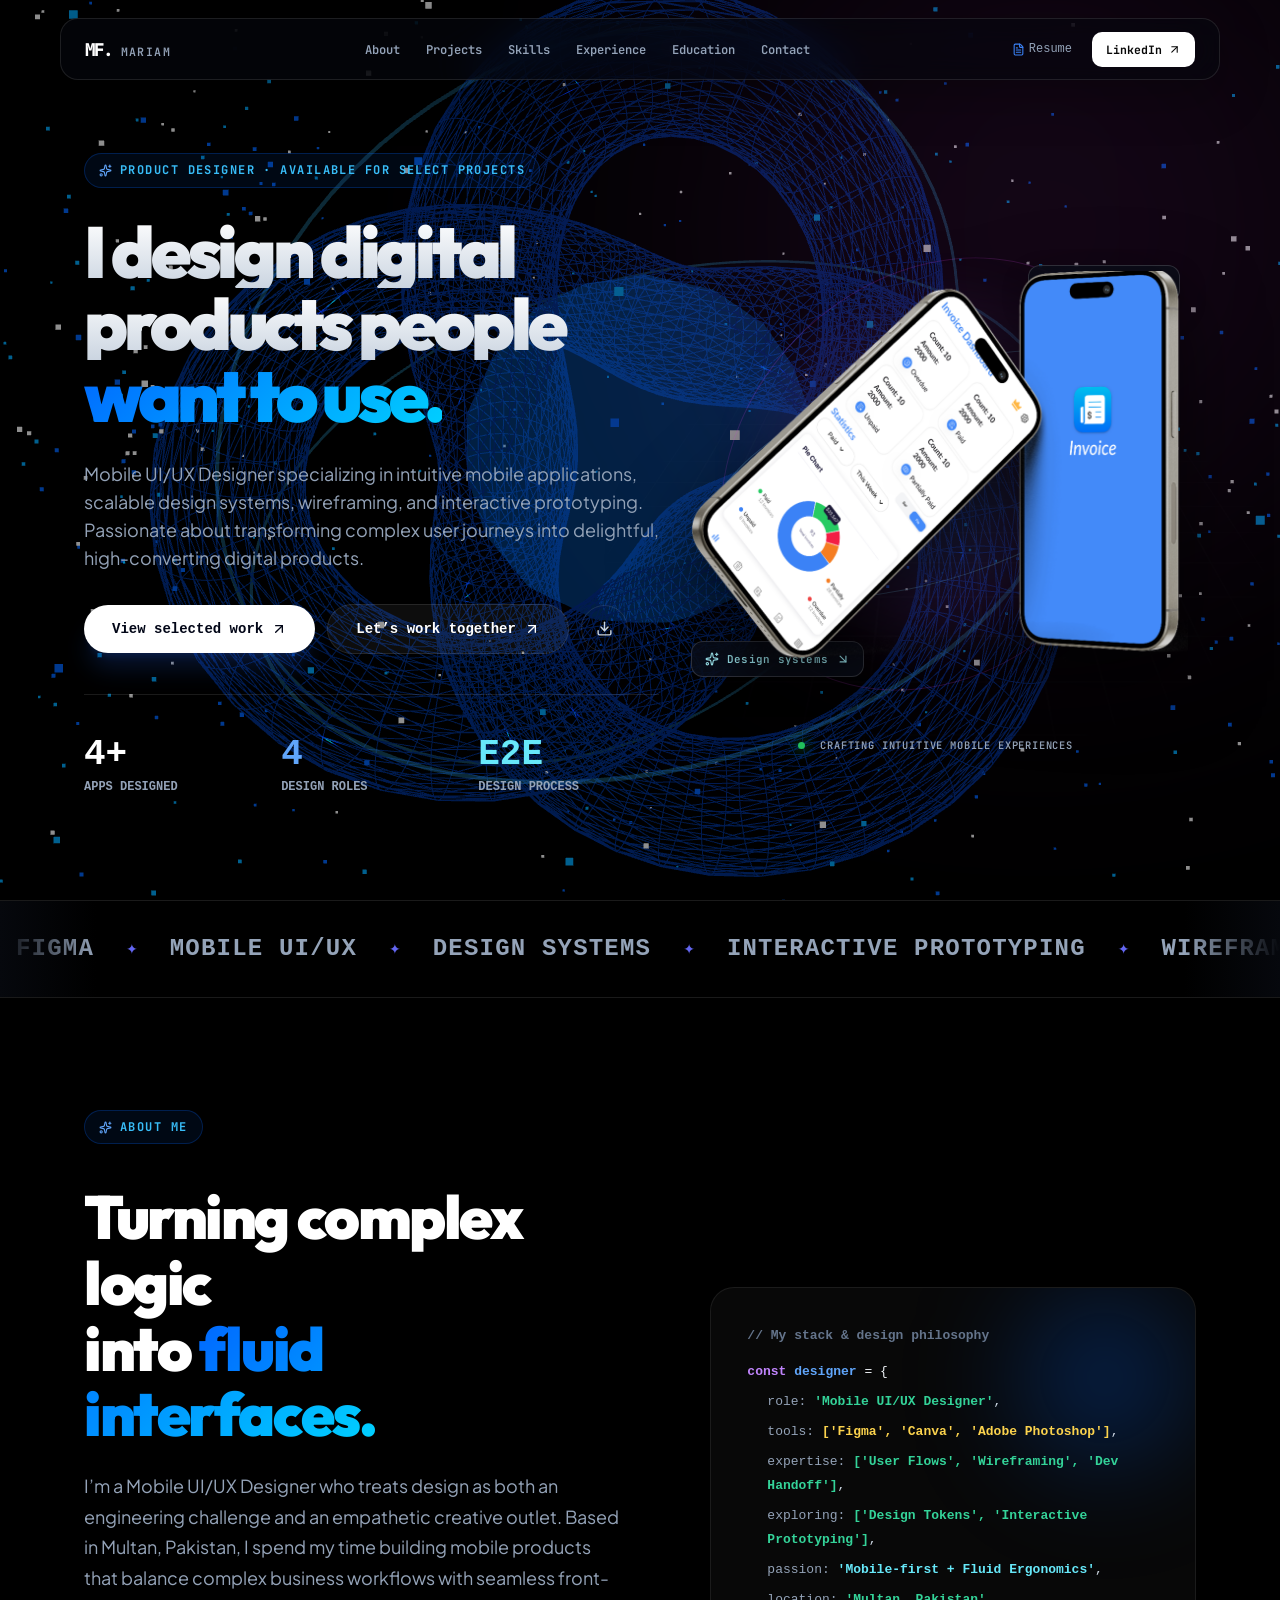
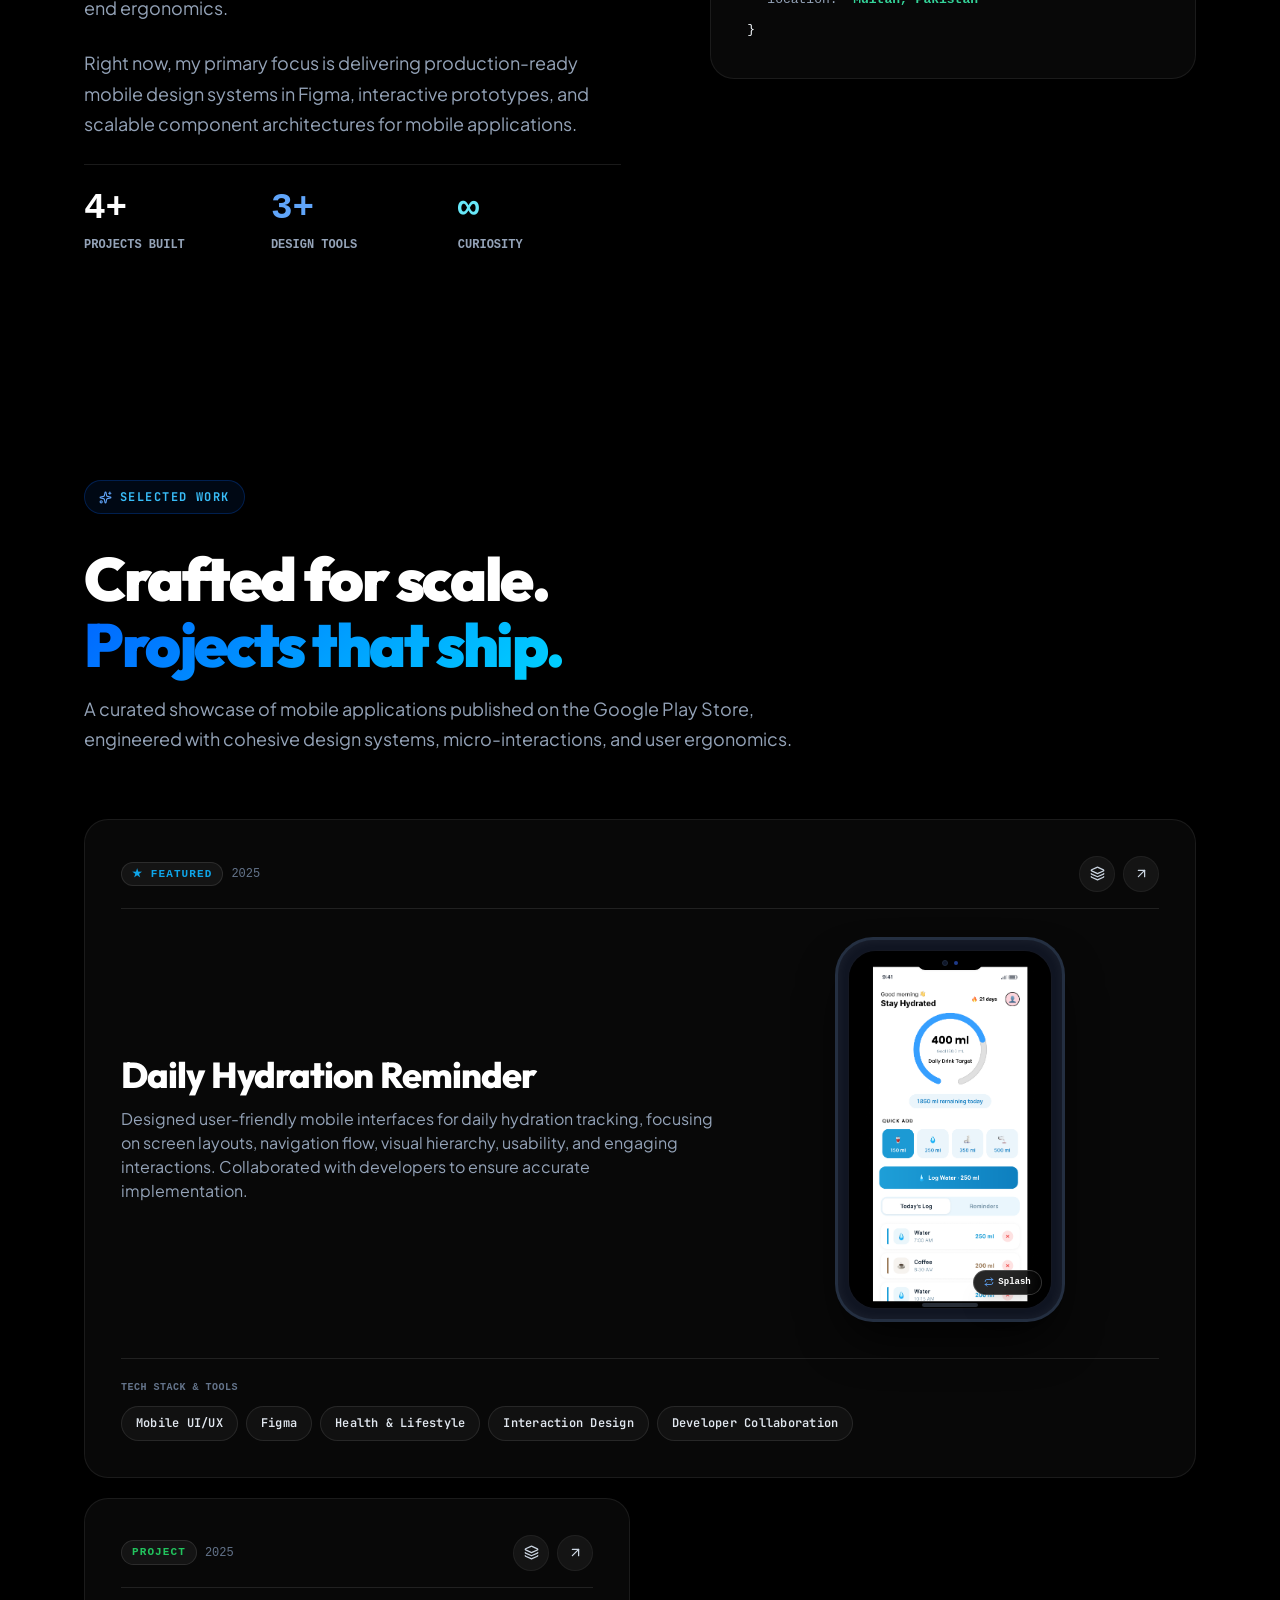
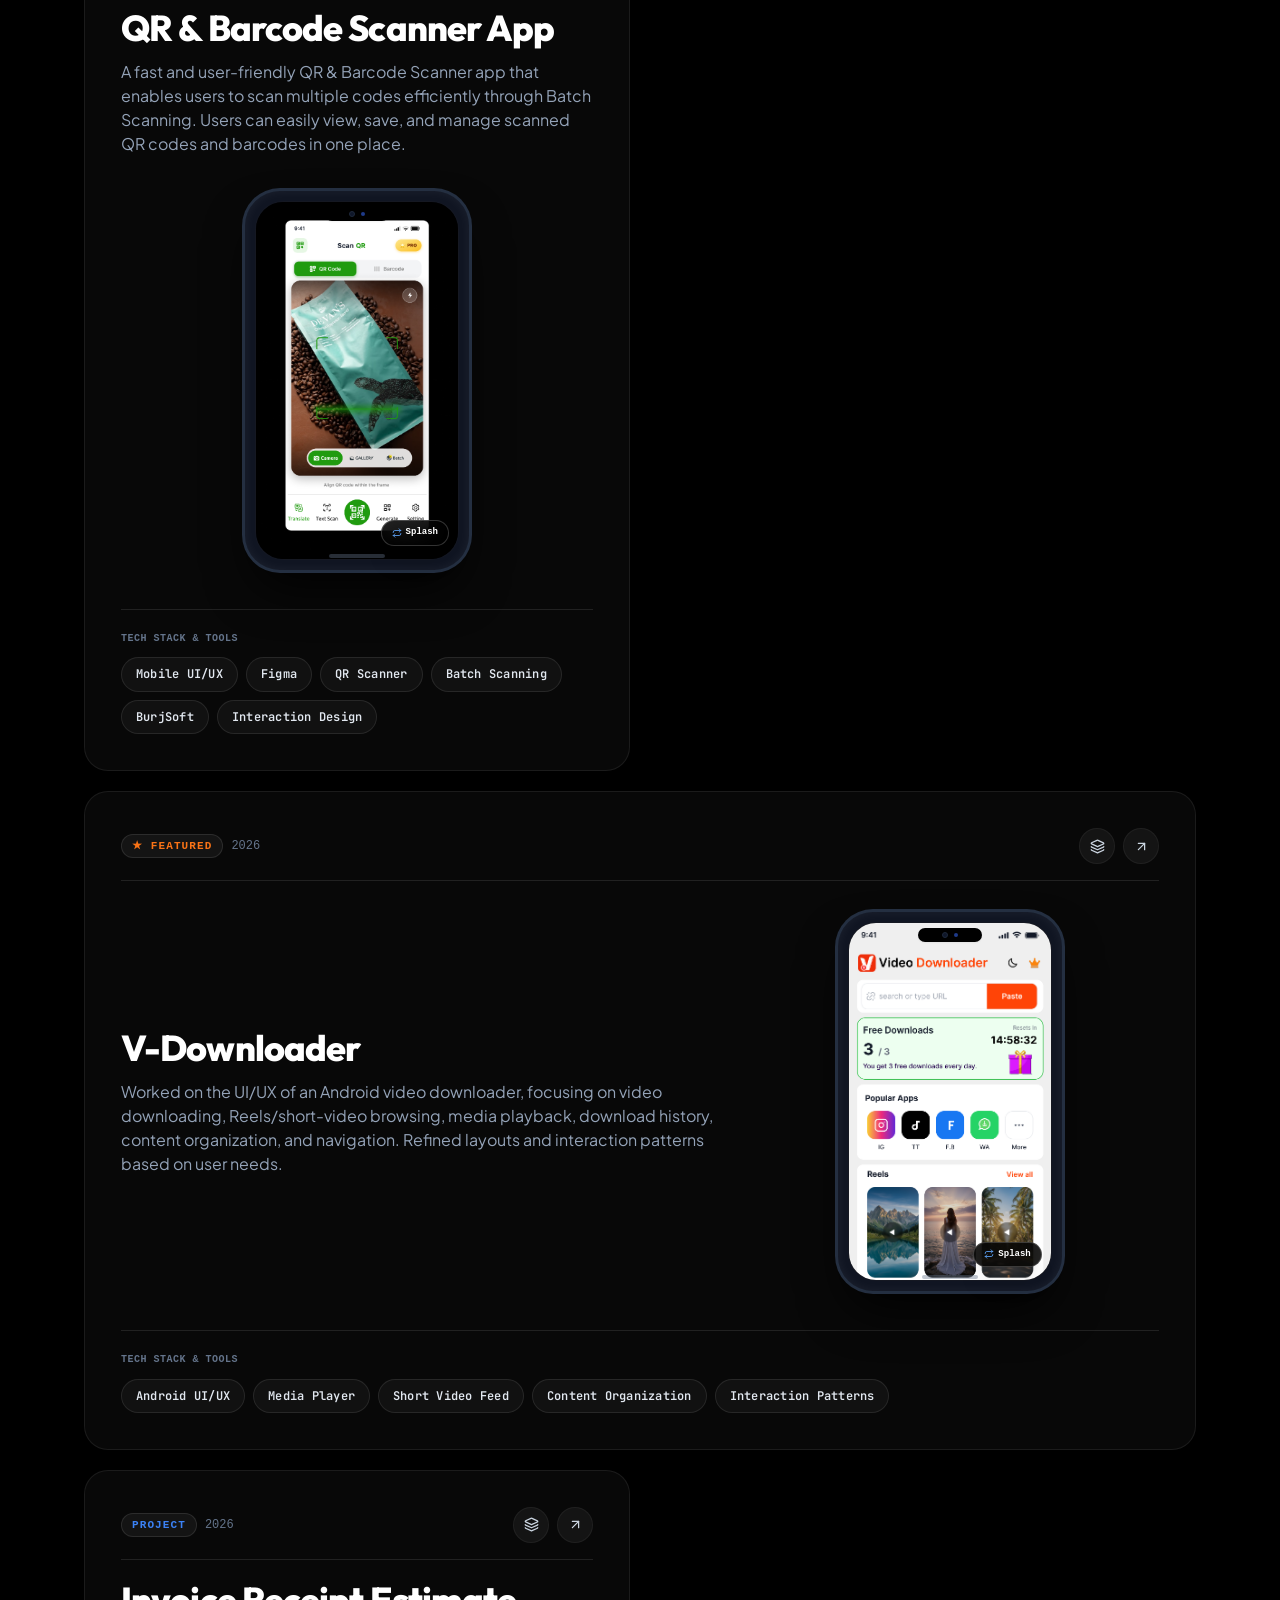
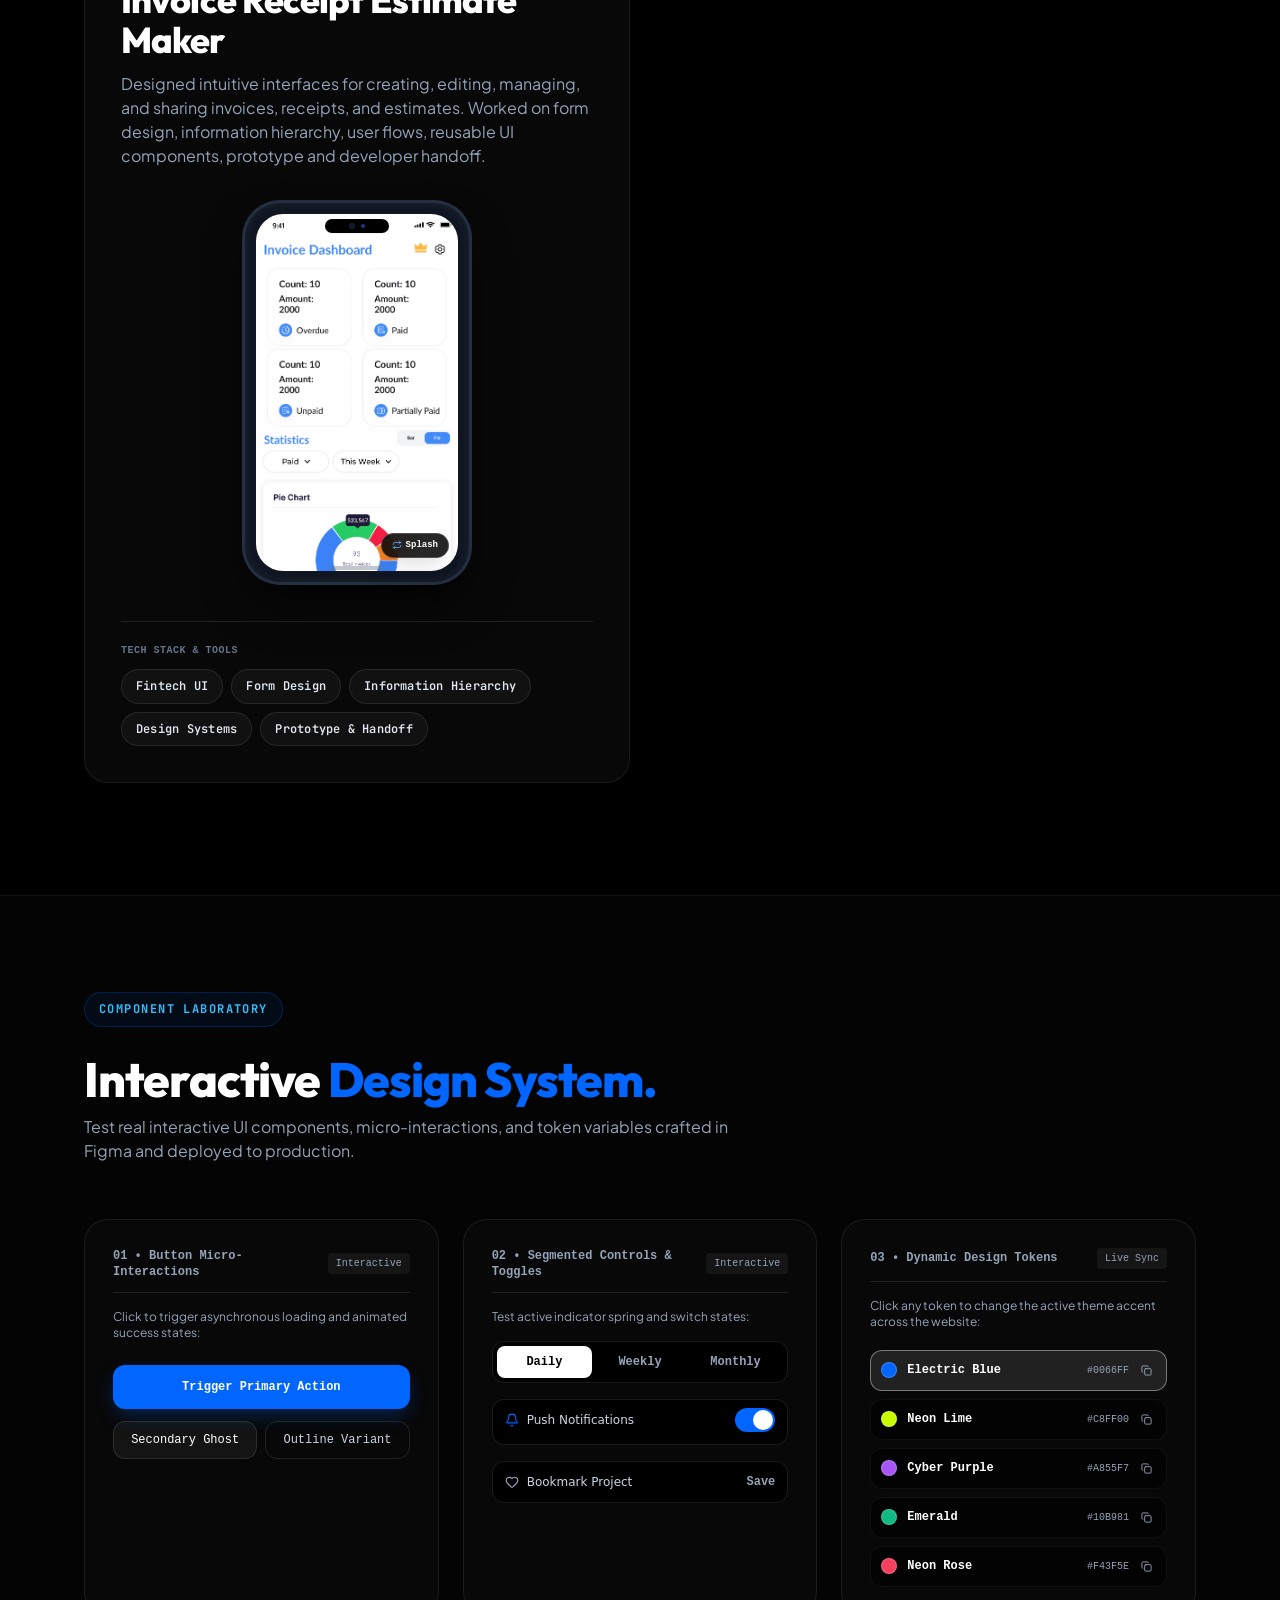
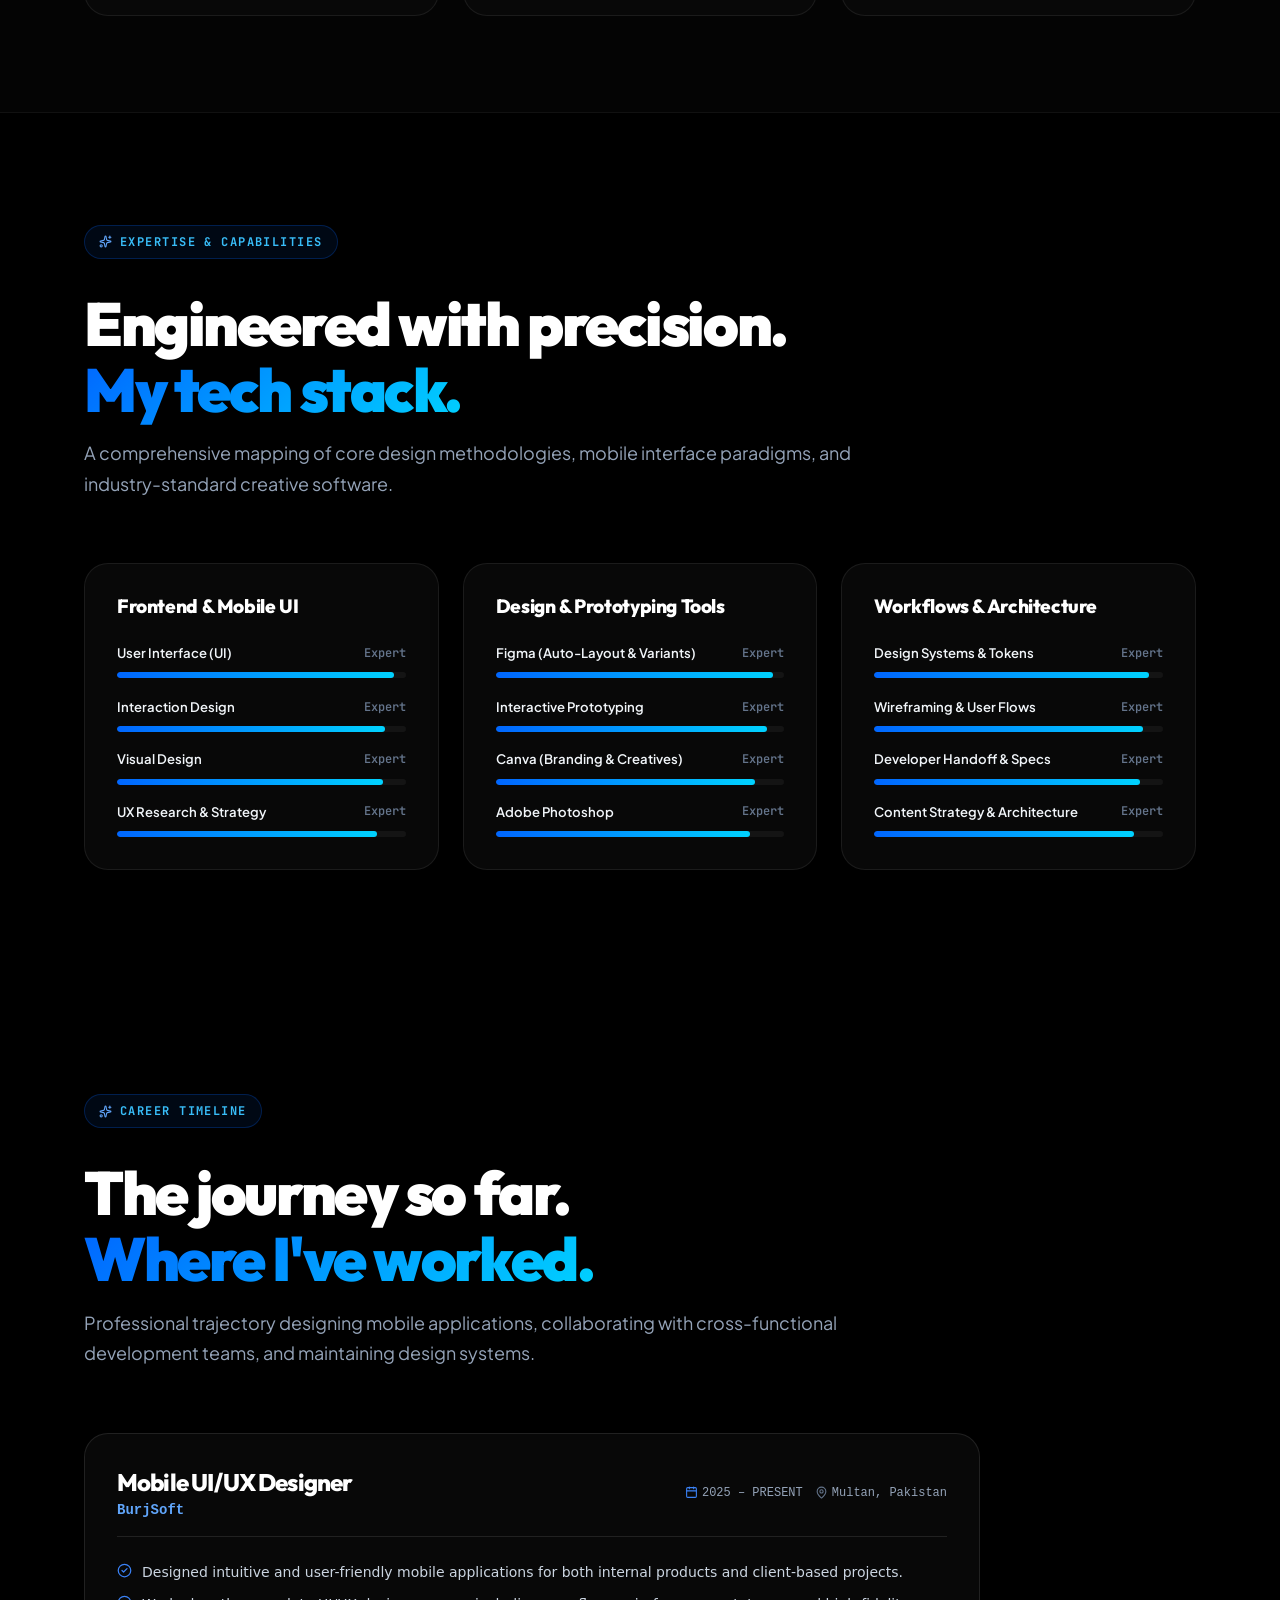
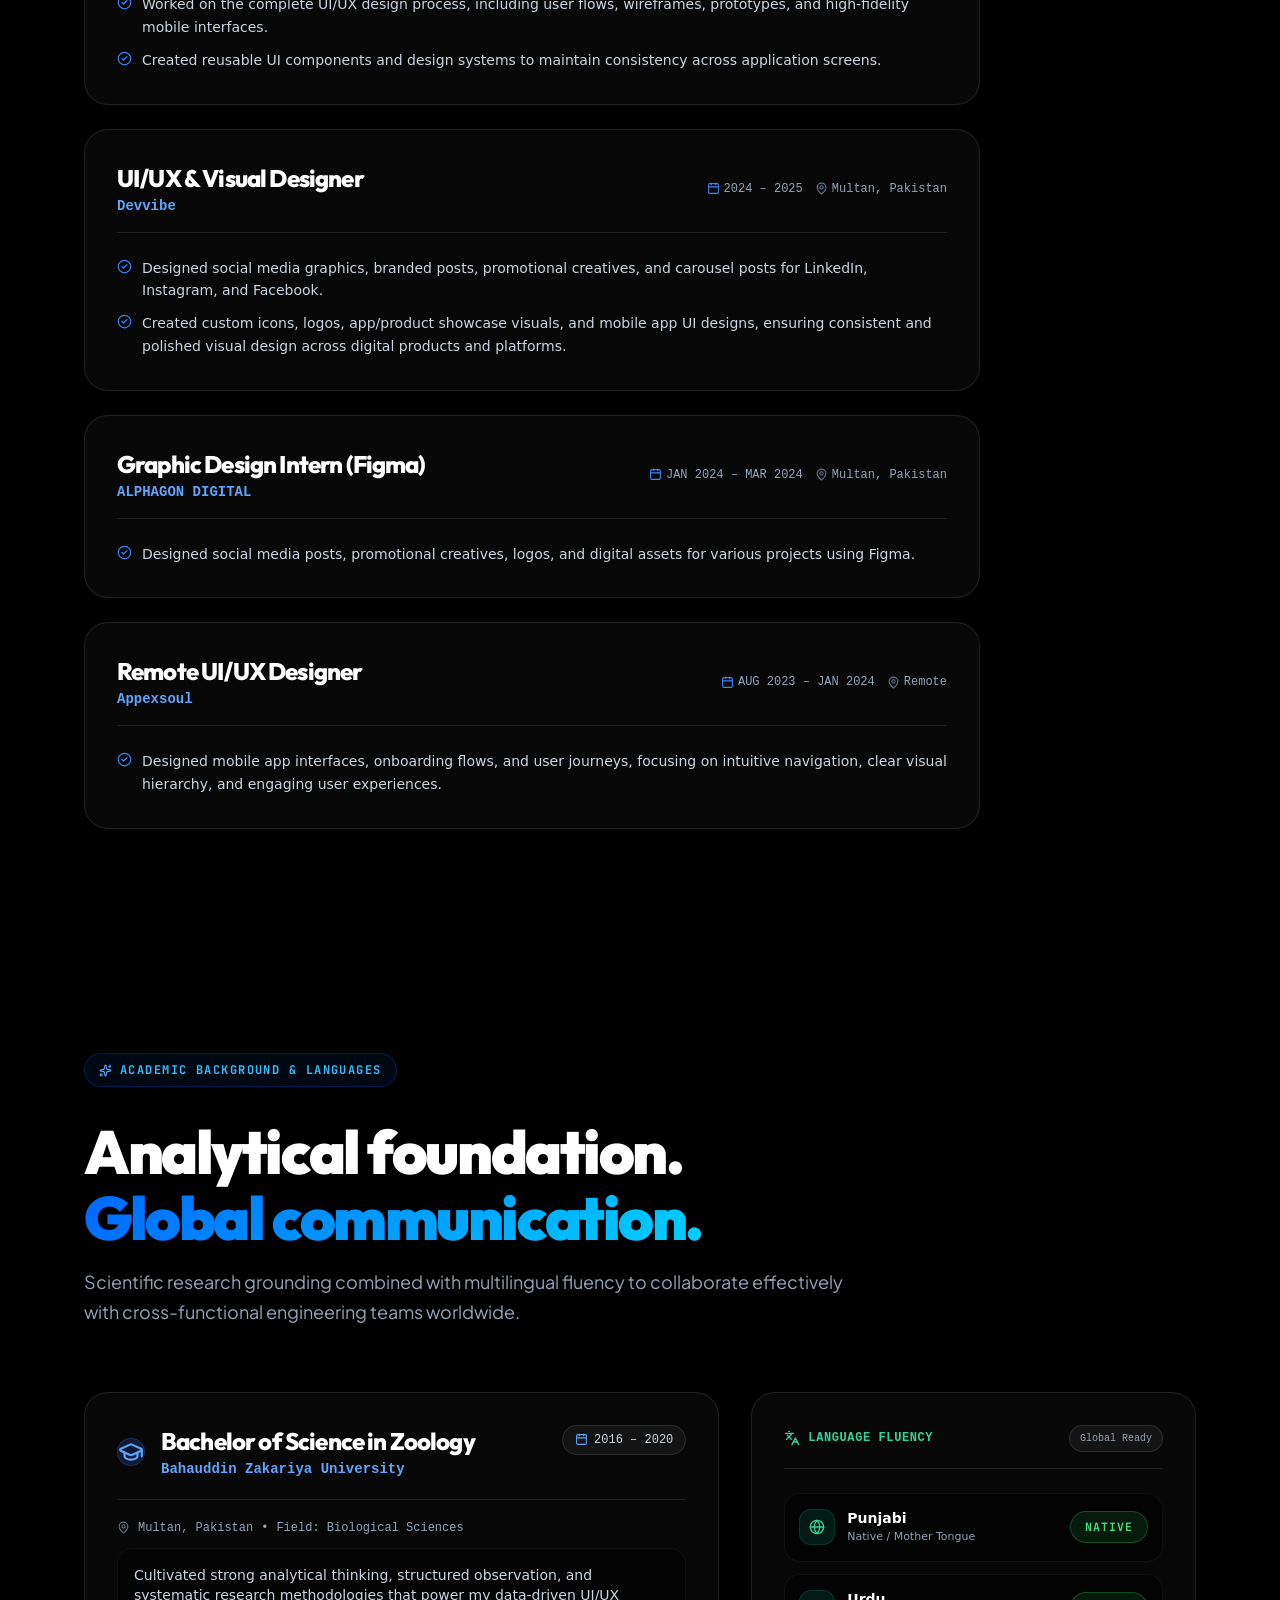
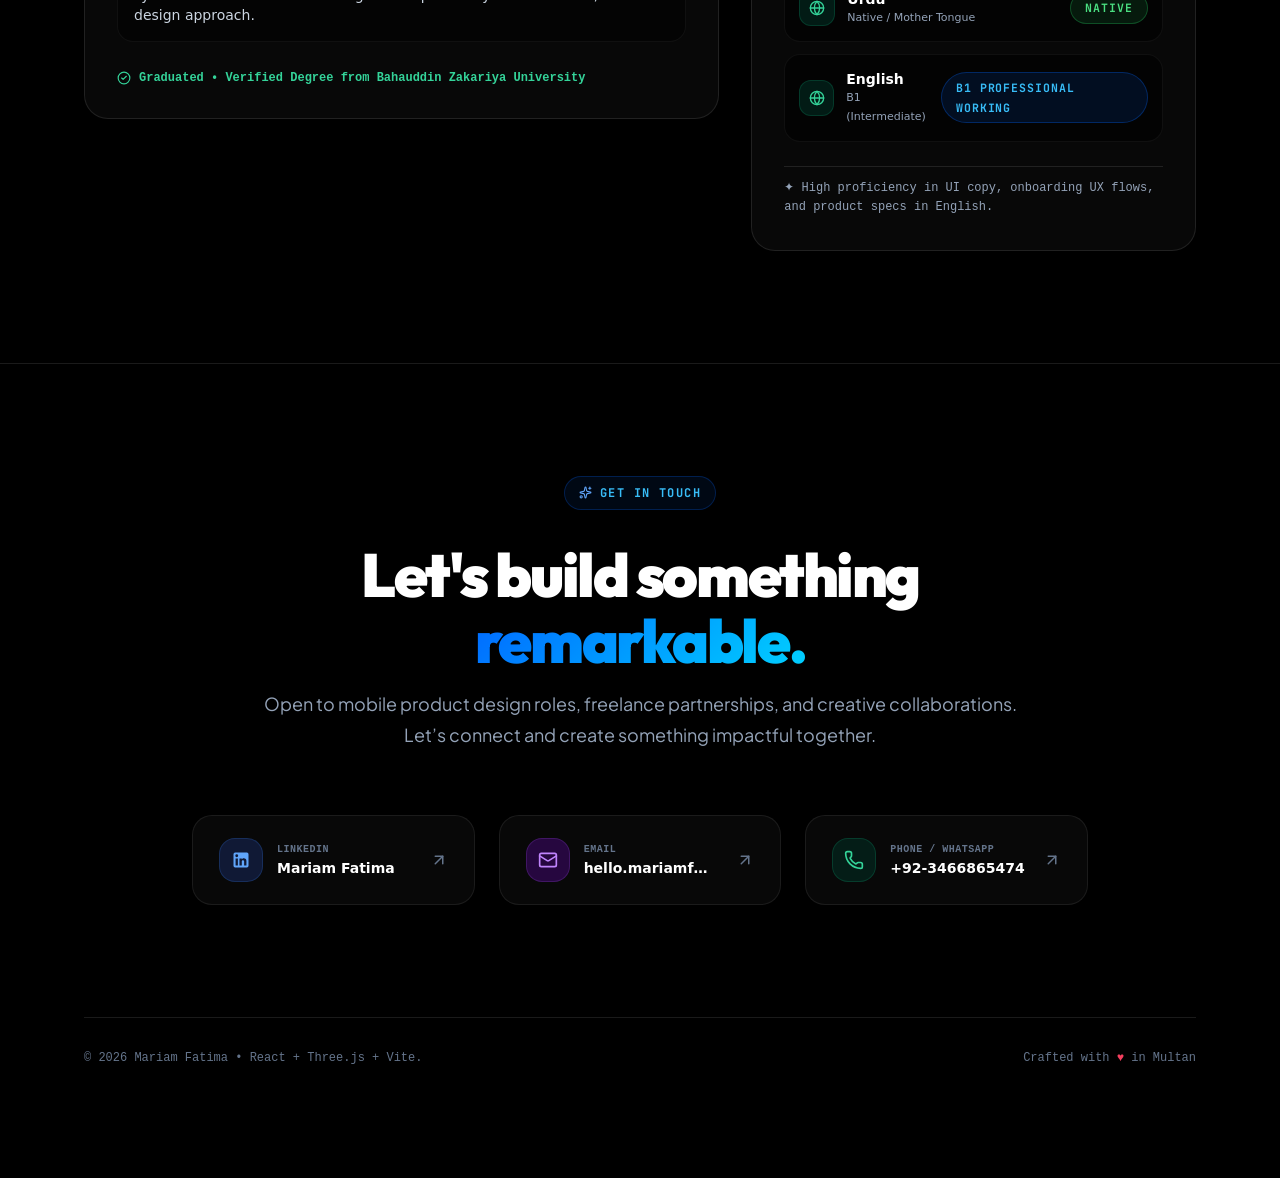
==== index.html @ 4276c4d1 "Add files via upload add project" ====
<!DOCTYPE html>
<html lang="en" class="dark scroll-smooth" data-theme="dark">
  <head>
    <meta charset="UTF-8" />
    <link rel="icon" type="image/svg+xml" href="data:image/svg+xml,<svg xmlns='http://www.w3.org/2000/svg' viewBox='0 0 100 100'><defs><linearGradient id='g' x1='0%25' y1='0%25' x2='100%25' y2='100%25'><stop offset='0%25' stop-color='%230066ff'/><stop offset='100%25' stop-color='%2300aaff'/></linearGradient></defs><rect width='100' height='100' rx='28' fill='url(%23g)'/><path d='M28 72 L28 28 L50 56 L72 28 L72 72' stroke='white' stroke-width='9' stroke-linecap='round' stroke-linejoin='round' fill='none'/></svg>" />
    <meta name="viewport" content="width=device-width, initial-scale=1.0" />
    
    <!-- Primary SEO Meta Tags -->
    <title>Mariam Fatima — Mobile UI/UX Designer & Product Architect</title>
    <meta name="title" content="Mariam Fatima — Mobile UI/UX Designer & Product Architect" />
    <meta name="description" content="Portfolio of Mariam Fatima, UI/UX Designer specializing in intuitive mobile apps, design systems in Figma, interactive prototyping, and developer handoff. Live Play Store apps & case studies." />
    <meta name="keywords" content="Mariam Fatima, UI/UX Designer, Mobile UI Designer, Product Designer, Figma, Design Systems, Multan Pakistan, Wireframing, UX Research, Interaction Design" />
    <meta name="author" content="Mariam Fatima" />
    <meta name="theme-color" content="#000000" />

    <!-- Google Fonts: Plus Jakarta Sans + Outfit + JetBrains Mono -->
    <link rel="preconnect" href="https://fonts.googleapis.com" />
    <link rel="preconnect" href="https://fonts.gstatic.com" crossorigin />
    <link href="https://fonts.googleapis.com/css2?family=JetBrains+Mono:wght@400;500;600;700&family=Outfit:wght@400;500;600;700;800;900&family=Plus+Jakarta+Sans:ital,wght@0,300;0,400;0,500;0,600;0,700;0,800;1,400&display=swap" rel="stylesheet" />

    <!-- Structured Data (JSON-LD) -->
    <script type="application/ld+json">
      {
        "@context": "https://schema.org",
        "@type": "Person",
        "name": "Mariam Fatima",
        "jobTitle": "UI/UX Designer",
        "address": {
          "@type": "PostalAddress",
          "addressLocality": "Multan",
          "addressCountry": "Pakistan"
        },
        "email": "hello.mariamfatima@gmail.com",
        "telephone": "+92-3466865474",
        "sameAs": [
          "https://www.linkedin.com/in/mariam-fatima-9374412bb/"
        ]
      }
    </script>
    <script type="module" crossorigin src="/assets/index-D_Yz_lxf.js"></script>
    <link rel="modulepreload" crossorigin href="/assets/icons-BET7uigQ.js">
    <link rel="modulepreload" crossorigin href="/assets/react-CFUSzzNT.js">
    <link rel="modulepreload" crossorigin href="/assets/three-CYJH0tH5.js">
    <link rel="stylesheet" crossorigin href="/assets/index-Bx8VCALA.css">
  </head>
  <body class="bg-black text-white antialiased selection:bg-blue-600/30 selection:text-blue-200">
    <div id="root"></div>
  </body>
</html>
---- assets/index-Bx8VCALA.css ----
@import"https://fonts.googleapis.com/css2?family=JetBrains+Mono:wght@400;500;600;700&family=Outfit:wght@400;500;600;700;800;900&family=Plus+Jakarta+Sans:ital,wght@0,300;0,400;0,500;0,600;0,700;0,800;1,400&display=swap";*,:before,:after{--tw-border-spacing-x: 0;--tw-border-spacing-y: 0;--tw-translate-x: 0;--tw-translate-y: 0;--tw-rotate: 0;--tw-skew-x: 0;--tw-skew-y: 0;--tw-scale-x: 1;--tw-scale-y: 1;--tw-pan-x: ;--tw-pan-y: ;--tw-pinch-zoom: ;--tw-scroll-snap-strictness: proximity;--tw-gradient-from-position: ;--tw-gradient-via-position: ;--tw-gradient-to-position: ;--tw-ordinal: ;--tw-slashed-zero: ;--tw-numeric-figure: ;--tw-numeric-spacing: ;--tw-numeric-fraction: ;--tw-ring-inset: ;--tw-ring-offset-width: 0px;--tw-ring-offset-color: #fff;--tw-ring-color: rgb(59 130 246 / .5);--tw-ring-offset-shadow: 0 0 #0000;--tw-ring-shadow: 0 0 #0000;--tw-shadow: 0 0 #0000;--tw-shadow-colored: 0 0 #0000;--tw-blur: ;--tw-brightness: ;--tw-contrast: ;--tw-grayscale: ;--tw-hue-rotate: ;--tw-invert: ;--tw-saturate: ;--tw-sepia: ;--tw-drop-shadow: ;--tw-backdrop-blur: ;--tw-backdrop-brightness: ;--tw-backdrop-contrast: ;--tw-backdrop-grayscale: ;--tw-backdrop-hue-rotate: ;--tw-backdrop-invert: ;--tw-backdrop-opacity: ;--tw-backdrop-saturate: ;--tw-backdrop-sepia: ;--tw-contain-size: ;--tw-contain-layout: ;--tw-contain-paint: ;--tw-contain-style: }::backdrop{--tw-border-spacing-x: 0;--tw-border-spacing-y: 0;--tw-translate-x: 0;--tw-translate-y: 0;--tw-rotate: 0;--tw-skew-x: 0;--tw-skew-y: 0;--tw-scale-x: 1;--tw-scale-y: 1;--tw-pan-x: ;--tw-pan-y: ;--tw-pinch-zoom: ;--tw-scroll-snap-strictness: proximity;--tw-gradient-from-position: ;--tw-gradient-via-position: ;--tw-gradient-to-position: ;--tw-ordinal: ;--tw-slashed-zero: ;--tw-numeric-figure: ;--tw-numeric-spacing: ;--tw-numeric-fraction: ;--tw-ring-inset: ;--tw-ring-offset-width: 0px;--tw-ring-offset-color: #fff;--tw-ring-color: rgb(59 130 246 / .5);--tw-ring-offset-shadow: 0 0 #0000;--tw-ring-shadow: 0 0 #0000;--tw-shadow: 0 0 #0000;--tw-shadow-colored: 0 0 #0000;--tw-blur: ;--tw-brightness: ;--tw-contrast: ;--tw-grayscale: ;--tw-hue-rotate: ;--tw-invert: ;--tw-saturate: ;--tw-sepia: ;--tw-drop-shadow: ;--tw-backdrop-blur: ;--tw-backdrop-brightness: ;--tw-backdrop-contrast: ;--tw-backdrop-grayscale: ;--tw-backdrop-hue-rotate: ;--tw-backdrop-invert: ;--tw-backdrop-opacity: ;--tw-backdrop-saturate: ;--tw-backdrop-sepia: ;--tw-contain-size: ;--tw-contain-layout: ;--tw-contain-paint: ;--tw-contain-style: }*,:before,:after{box-sizing:border-box;border-width:0;border-style:solid;border-color:#e5e7eb}:before,:after{--tw-content: ""}html,:host{line-height:1.5;-webkit-text-size-adjust:100%;-moz-tab-size:4;-o-tab-size:4;tab-size:4;font-family:ui-sans-serif,system-ui,sans-serif,"Apple Color Emoji","Segoe UI Emoji",Segoe UI Symbol,"Noto Color Emoji";font-feature-settings:normal;font-variation-settings:normal;-webkit-tap-highlight-color:transparent}body{margin:0;line-height:inherit}hr{height:0;color:inherit;border-top-width:1px}abbr:where([title]){-webkit-text-decoration:underline dotted;text-decoration:underline dotted}h1,h2,h3,h4,h5,h6{font-size:inherit;font-weight:inherit}a{color:inherit;text-decoration:inherit}b,strong{font-weight:bolder}code,kbd,samp,pre{font-family:ui-monospace,SFMono-Regular,Menlo,Monaco,Consolas,Liberation Mono,Courier New,monospace;font-feature-settings:normal;font-variation-settings:normal;font-size:1em}small{font-size:80%}sub,sup{font-size:75%;line-height:0;position:relative;vertical-align:baseline}sub{bottom:-.25em}sup{top:-.5em}table{text-indent:0;border-color:inherit;border-collapse:collapse}button,input,optgroup,select,textarea{font-family:inherit;font-feature-settings:inherit;font-variation-settings:inherit;font-size:100%;font-weight:inherit;line-height:inherit;letter-spacing:inherit;color:inherit;margin:0;padding:0}button,select{text-transform:none}button,input:where([type=button]),input:where([type=reset]),input:where([type=submit]){-webkit-appearance:button;background-color:transparent;background-image:none}:-moz-focusring{outline:auto}:-moz-ui-invalid{box-shadow:none}progress{vertical-align:baseline}::-webkit-inner-spin-button,::-webkit-outer-spin-button{height:auto}[type=search]{-webkit-appearance:textfield;outline-offset:-2px}::-webkit-search-decoration{-webkit-appearance:none}::-webkit-file-upload-button{-webkit-appearance:button;font:inherit}summary{display:list-item}blockquote,dl,dd,h1,h2,h3,h4,h5,h6,hr,figure,p,pre{margin:0}fieldset{margin:0;padding:0}legend{padding:0}ol,ul,menu{list-style:none;margin:0;padding:0}dialog{padding:0}textarea{resize:vertical}input::-moz-placeholder,textarea::-moz-placeholder{opacity:1;color:#9ca3af}input::placeholder,textarea::placeholder{opacity:1;color:#9ca3af}button,[role=button]{cursor:pointer}:disabled{cursor:default}img,svg,video,canvas,audio,iframe,embed,object{display:block;vertical-align:middle}img,video{max-width:100%;height:auto}[hidden]:where(:not([hidden=until-found])){display:none}.\!container{width:100%!important}.container{width:100%}@media(min-width:640px){.\!container{max-width:640px!important}.container{max-width:640px}}@media(min-width:768px){.\!container{max-width:768px!important}.container{max-width:768px}}@media(min-width:1024px){.\!container{max-width:1024px!important}.container{max-width:1024px}}@media(min-width:1280px){.\!container{max-width:1280px!important}.container{max-width:1280px}}@media(min-width:1536px){.\!container{max-width:1536px!important}.container{max-width:1536px}}.pointer-events-none{pointer-events:none}.pointer-events-auto{pointer-events:auto}.fixed{position:fixed}.absolute{position:absolute}.relative{position:relative}.-inset-px{top:-1px;right:-1px;bottom:-1px;left:-1px}.inset-0{top:0;right:0;bottom:0;left:0}.inset-x-0{left:0;right:0}.inset-x-2{left:.5rem;right:.5rem}.-bottom-24{bottom:-6rem}.-left-24{left:-6rem}.-right-24{right:-6rem}.-top-24{top:-6rem}.-top-28{top:-7rem}.bottom-0{bottom:0}.bottom-1{bottom:.25rem}.bottom-3{bottom:.75rem}.bottom-4{bottom:1rem}.bottom-6{bottom:1.5rem}.left-0{left:0}.left-1\/2{left:50%}.left-4{left:1rem}.right-0{right:0}.right-1\.5{right:.375rem}.right-1\/4{right:25%}.right-4{right:1rem}.right-5{right:1.25rem}.right-6{right:1.5rem}.right-\[-8\%\]{right:-8%}.top-0{top:0}.top-1\/2{top:50%}.top-4{top:1rem}.top-6{top:1.5rem}.top-\[65px\]{top:65px}.z-0{z-index:0}.z-10{z-index:10}.z-20{z-index:20}.z-30{z-index:30}.z-50{z-index:50}.z-\[100000\]{z-index:100000}.z-\[99999\]{z-index:99999}.z-\[9999\]{z-index:9999}.mx-auto{margin-left:auto;margin-right:auto}.my-1\.5{margin-top:.375rem;margin-bottom:.375rem}.my-2{margin-top:.5rem;margin-bottom:.5rem}.my-4{margin-top:1rem;margin-bottom:1rem}.my-auto{margin-top:auto;margin-bottom:auto}.\!mb-7{margin-bottom:1.75rem!important}.mb-0\.5{margin-bottom:.125rem}.mb-1{margin-bottom:.25rem}.mb-14{margin-bottom:3.5rem}.mb-16{margin-bottom:4rem}.mb-2{margin-bottom:.5rem}.mb-2\.5{margin-bottom:.625rem}.mb-3{margin-bottom:.75rem}.mb-4{margin-bottom:1rem}.mb-5{margin-bottom:1.25rem}.mb-6{margin-bottom:1.5rem}.ml-0\.5{margin-left:.125rem}.mt-0{margin-top:0}.mt-0\.5{margin-top:.125rem}.mt-1{margin-top:.25rem}.mt-1\.5{margin-top:.375rem}.mt-10{margin-top:2.5rem}.mt-14{margin-top:3.5rem}.mt-2{margin-top:.5rem}.mt-28{margin-top:7rem}.mt-3{margin-top:.75rem}.mt-4{margin-top:1rem}.mt-5{margin-top:1.25rem}.mt-6{margin-top:1.5rem}.mt-7{margin-top:1.75rem}.mt-8{margin-top:2rem}.line-clamp-1{overflow:hidden;display:-webkit-box;-webkit-box-orient:vertical;-webkit-line-clamp:1}.line-clamp-3{overflow:hidden;display:-webkit-box;-webkit-box-orient:vertical;-webkit-line-clamp:3}.block{display:block}.flex{display:flex}.inline-flex{display:inline-flex}.grid{display:grid}.hidden{display:none}.h-0\.5{height:.125rem}.h-1{height:.25rem}.h-1\.5{height:.375rem}.h-10{height:2.5rem}.h-11{height:2.75rem}.h-12{height:3rem}.h-14{height:3.5rem}.h-16{height:4rem}.h-2{height:.5rem}.h-2\.5{height:.625rem}.h-20{height:5rem}.h-28{height:7rem}.h-3\.5{height:.875rem}.h-32{height:8rem}.h-36{height:9rem}.h-4{height:1rem}.h-5{height:1.25rem}.h-6{height:1.5rem}.h-7{height:1.75rem}.h-8{height:2rem}.h-80{height:20rem}.h-9{height:2.25rem}.h-96{height:24rem}.h-\[385px\]{height:385px}.h-\[450px\]{height:450px}.h-\[465px\]{height:465px}.h-\[500px\]{height:500px}.h-\[680px\]{height:680px}.h-auto{height:auto}.h-full{height:100%}.max-h-\[92vh\]{max-height:92vh}.min-h-0{min-height:0px}.min-h-\[100svh\]{min-height:100svh}.min-h-screen{min-height:100vh}.w-1{width:.25rem}.w-1\.5{width:.375rem}.w-10{width:2.5rem}.w-11{width:2.75rem}.w-12{width:3rem}.w-14{width:3.5rem}.w-16{width:4rem}.w-2{width:.5rem}.w-2\.5{width:.625rem}.w-20{width:5rem}.w-24{width:6rem}.w-28{width:7rem}.w-32{width:8rem}.w-4{width:1rem}.w-5{width:1.25rem}.w-6{width:1.5rem}.w-7{width:1.75rem}.w-8{width:2rem}.w-80{width:20rem}.w-9{width:2.25rem}.w-96{width:24rem}.w-\[230px\]{width:230px}.w-\[680px\]{width:680px}.w-\[800px\]{width:800px}.w-\[84\%\]{width:84%}.w-full{width:100%}.w-max{width:-moz-max-content;width:max-content}.max-w-2xl{max-width:42rem}.max-w-3xl{max-width:48rem}.max-w-4xl{max-width:56rem}.max-w-5xl{max-width:64rem}.max-w-\[130px\]{max-width:130px}.max-w-\[240px\]{max-width:240px}.max-w-\[290px\]{max-width:290px}.max-w-\[460px\]{max-width:460px}.max-w-sm{max-width:24rem}.max-w-xl{max-width:36rem}.flex-1{flex:1 1 0%}.flex-shrink-0{flex-shrink:0}.-translate-x-1\/2{--tw-translate-x: -50%;transform:translate(var(--tw-translate-x),var(--tw-translate-y)) rotate(var(--tw-rotate)) skew(var(--tw-skew-x)) skewY(var(--tw-skew-y)) scaleX(var(--tw-scale-x)) scaleY(var(--tw-scale-y))}.-translate-y-1\/2{--tw-translate-y: -50%;transform:translate(var(--tw-translate-x),var(--tw-translate-y)) rotate(var(--tw-rotate)) skew(var(--tw-skew-x)) skewY(var(--tw-skew-y)) scaleX(var(--tw-scale-x)) scaleY(var(--tw-scale-y))}.-translate-y-full{--tw-translate-y: -100%;transform:translate(var(--tw-translate-x),var(--tw-translate-y)) rotate(var(--tw-rotate)) skew(var(--tw-skew-x)) skewY(var(--tw-skew-y)) scaleX(var(--tw-scale-x)) scaleY(var(--tw-scale-y))}.translate-x-0{--tw-translate-x: 0px;transform:translate(var(--tw-translate-x),var(--tw-translate-y)) rotate(var(--tw-rotate)) skew(var(--tw-skew-x)) skewY(var(--tw-skew-y)) scaleX(var(--tw-scale-x)) scaleY(var(--tw-scale-y))}.translate-x-4{--tw-translate-x: 1rem;transform:translate(var(--tw-translate-x),var(--tw-translate-y)) rotate(var(--tw-rotate)) skew(var(--tw-skew-x)) skewY(var(--tw-skew-y)) scaleX(var(--tw-scale-x)) scaleY(var(--tw-scale-y))}.translate-x-6{--tw-translate-x: 1.5rem;transform:translate(var(--tw-translate-x),var(--tw-translate-y)) rotate(var(--tw-rotate)) skew(var(--tw-skew-x)) skewY(var(--tw-skew-y)) scaleX(var(--tw-scale-x)) scaleY(var(--tw-scale-y))}.translate-y-0{--tw-translate-y: 0px;transform:translate(var(--tw-translate-x),var(--tw-translate-y)) rotate(var(--tw-rotate)) skew(var(--tw-skew-x)) skewY(var(--tw-skew-y)) scaleX(var(--tw-scale-x)) scaleY(var(--tw-scale-y))}.-rotate-90{--tw-rotate: -90deg;transform:translate(var(--tw-translate-x),var(--tw-translate-y)) rotate(var(--tw-rotate)) skew(var(--tw-skew-x)) skewY(var(--tw-skew-y)) scaleX(var(--tw-scale-x)) scaleY(var(--tw-scale-y))}.rotate-45{--tw-rotate: 45deg;transform:translate(var(--tw-translate-x),var(--tw-translate-y)) rotate(var(--tw-rotate)) skew(var(--tw-skew-x)) skewY(var(--tw-skew-y)) scaleX(var(--tw-scale-x)) scaleY(var(--tw-scale-y))}.scale-100{--tw-scale-x: 1;--tw-scale-y: 1;transform:translate(var(--tw-translate-x),var(--tw-translate-y)) rotate(var(--tw-rotate)) skew(var(--tw-skew-x)) skewY(var(--tw-skew-y)) scaleX(var(--tw-scale-x)) scaleY(var(--tw-scale-y))}.scale-110{--tw-scale-x: 1.1;--tw-scale-y: 1.1;transform:translate(var(--tw-translate-x),var(--tw-translate-y)) rotate(var(--tw-rotate)) skew(var(--tw-skew-x)) skewY(var(--tw-skew-y)) scaleX(var(--tw-scale-x)) scaleY(var(--tw-scale-y))}.scale-90{--tw-scale-x: .9;--tw-scale-y: .9;transform:translate(var(--tw-translate-x),var(--tw-translate-y)) rotate(var(--tw-rotate)) skew(var(--tw-skew-x)) skewY(var(--tw-skew-y)) scaleX(var(--tw-scale-x)) scaleY(var(--tw-scale-y))}.scale-\[0\.99\]{--tw-scale-x: .99;--tw-scale-y: .99;transform:translate(var(--tw-translate-x),var(--tw-translate-y)) rotate(var(--tw-rotate)) skew(var(--tw-skew-x)) skewY(var(--tw-skew-y)) scaleX(var(--tw-scale-x)) scaleY(var(--tw-scale-y))}.transform{transform:translate(var(--tw-translate-x),var(--tw-translate-y)) rotate(var(--tw-rotate)) skew(var(--tw-skew-x)) skewY(var(--tw-skew-y)) scaleX(var(--tw-scale-x)) scaleY(var(--tw-scale-y))}@keyframes fadeIn{0%{opacity:0;transform:translateY(8px)}to{opacity:1;transform:translateY(0)}}.animate-fadeIn{animation:fadeIn .35s ease-out both}.animate-marquee{animation:marquee 28s linear infinite}@keyframes ping{75%,to{transform:scale(2);opacity:0}}.animate-ping{animation:ping 1s cubic-bezier(0,0,.2,1) infinite}@keyframes pulse{50%{opacity:.5}}.animate-pulse{animation:pulse 2s cubic-bezier(.4,0,.6,1) infinite}@keyframes pulseGlow{0%,to{opacity:.55;transform:scale(.95)}50%{opacity:1;transform:scale(1.08)}}.animate-pulse-glow{animation:pulseGlow 4s ease-in-out infinite}@keyframes spin{to{transform:rotate(360deg)}}.animate-spin{animation:spin 1s linear infinite}.cursor-grab{cursor:grab}.cursor-pointer{cursor:pointer}.select-none{-webkit-user-select:none;-moz-user-select:none;user-select:none}.resize-none{resize:none}.resize{resize:both}.list-inside{list-style-position:inside}.list-disc{list-style-type:disc}.grid-cols-1{grid-template-columns:repeat(1,minmax(0,1fr))}.grid-cols-2{grid-template-columns:repeat(2,minmax(0,1fr))}.grid-cols-3{grid-template-columns:repeat(3,minmax(0,1fr))}.grid-rows-\[0fr\]{grid-template-rows:0fr}.grid-rows-\[1fr\]{grid-template-rows:1fr}.flex-col{flex-direction:column}.flex-wrap{flex-wrap:wrap}.items-start{align-items:flex-start}.items-end{align-items:flex-end}.items-center{align-items:center}.justify-center{justify-content:center}.justify-between{justify-content:space-between}.gap-0\.5{gap:.125rem}.gap-1{gap:.25rem}.gap-1\.5{gap:.375rem}.gap-10{gap:2.5rem}.gap-12{gap:3rem}.gap-2{gap:.5rem}.gap-2\.5{gap:.625rem}.gap-3{gap:.75rem}.gap-3\.5{gap:.875rem}.gap-4{gap:1rem}.gap-6{gap:1.5rem}.gap-8{gap:2rem}.space-y-1>:not([hidden])~:not([hidden]){--tw-space-y-reverse: 0;margin-top:calc(.25rem * calc(1 - var(--tw-space-y-reverse)));margin-bottom:calc(.25rem * var(--tw-space-y-reverse))}.space-y-1\.5>:not([hidden])~:not([hidden]){--tw-space-y-reverse: 0;margin-top:calc(.375rem * calc(1 - var(--tw-space-y-reverse)));margin-bottom:calc(.375rem * var(--tw-space-y-reverse))}.space-y-2>:not([hidden])~:not([hidden]){--tw-space-y-reverse: 0;margin-top:calc(.5rem * calc(1 - var(--tw-space-y-reverse)));margin-bottom:calc(.5rem * var(--tw-space-y-reverse))}.space-y-2\.5>:not([hidden])~:not([hidden]){--tw-space-y-reverse: 0;margin-top:calc(.625rem * calc(1 - var(--tw-space-y-reverse)));margin-bottom:calc(.625rem * var(--tw-space-y-reverse))}.space-y-3>:not([hidden])~:not([hidden]){--tw-space-y-reverse: 0;margin-top:calc(.75rem * calc(1 - var(--tw-space-y-reverse)));margin-bottom:calc(.75rem * var(--tw-space-y-reverse))}.space-y-4>:not([hidden])~:not([hidden]){--tw-space-y-reverse: 0;margin-top:calc(1rem * calc(1 - var(--tw-space-y-reverse)));margin-bottom:calc(1rem * var(--tw-space-y-reverse))}.space-y-5>:not([hidden])~:not([hidden]){--tw-space-y-reverse: 0;margin-top:calc(1.25rem * calc(1 - var(--tw-space-y-reverse)));margin-bottom:calc(1.25rem * var(--tw-space-y-reverse))}.space-y-6>:not([hidden])~:not([hidden]){--tw-space-y-reverse: 0;margin-top:calc(1.5rem * calc(1 - var(--tw-space-y-reverse)));margin-bottom:calc(1.5rem * var(--tw-space-y-reverse))}.space-y-8>:not([hidden])~:not([hidden]){--tw-space-y-reverse: 0;margin-top:calc(2rem * calc(1 - var(--tw-space-y-reverse)));margin-bottom:calc(2rem * var(--tw-space-y-reverse))}.divide-y>:not([hidden])~:not([hidden]){--tw-divide-y-reverse: 0;border-top-width:calc(1px * calc(1 - var(--tw-divide-y-reverse)));border-bottom-width:calc(1px * var(--tw-divide-y-reverse))}.divide-white\/10>:not([hidden])~:not([hidden]){border-color:#ffffff1a}.overflow-hidden{overflow:hidden}.overflow-y-auto{overflow-y:auto}.overflow-x-hidden{overflow-x:hidden}.scroll-smooth{scroll-behavior:smooth}.truncate{overflow:hidden;text-overflow:ellipsis;white-space:nowrap}.rounded{border-radius:.25rem}.rounded-2xl{border-radius:1rem}.rounded-3xl{border-radius:1.5rem}.rounded-\[28px\]{border-radius:28px}.rounded-\[38px\]{border-radius:38px}.rounded-full{border-radius:9999px}.rounded-lg{border-radius:.5rem}.rounded-md{border-radius:.375rem}.rounded-xl{border-radius:.75rem}.border{border-width:1px}.border-2{border-width:2px}.border-\[3px\]{border-width:3px}.border-y{border-top-width:1px;border-bottom-width:1px}.border-b{border-bottom-width:1px}.border-b-2{border-bottom-width:2px}.border-t{border-top-width:1px}.border-dashed{border-style:dashed}.border-\[\#0a66c2\]\/40{border-color:#0a66c266}.border-blue-500\/20{border-color:#3b82f633}.border-blue-500\/40{border-color:#3b82f666}.border-cyan-500\/15{border-color:#06b6d426}.border-cyan-500\/20{border-color:#06b6d433}.border-cyan-500\/30{border-color:#06b6d44d}.border-emerald-500\/10{border-color:#10b9811a}.border-emerald-500\/15{border-color:#10b98126}.border-emerald-500\/20{border-color:#10b98133}.border-emerald-500\/30{border-color:#10b9814d}.border-green-500\/15{border-color:#22c55e26}.border-green-500\/60{border-color:#22c55e99}.border-indigo-400\/40{border-color:#818cf866}.border-indigo-500{--tw-border-opacity: 1;border-color:rgb(99 102 241 / var(--tw-border-opacity, 1))}.border-indigo-500\/20{border-color:#6366f133}.border-indigo-500\/30{border-color:#6366f14d}.border-indigo-500\/40{border-color:#6366f166}.border-indigo-500\/50{border-color:#6366f180}.border-purple-500\/10{border-color:#a855f71a}.border-purple-500\/15{border-color:#a855f726}.border-purple-500\/20{border-color:#a855f733}.border-purple-500\/30{border-color:#a855f74d}.border-rose-500\/40{border-color:#f43f5e66}.border-slate-700\/30{border-color:#3341554d}.border-slate-700\/40{border-color:#33415566}.border-slate-700\/50{border-color:#33415580}.border-slate-700\/60{border-color:#33415599}.border-slate-800{--tw-border-opacity: 1;border-color:rgb(30 41 59 / var(--tw-border-opacity, 1))}.border-slate-800\/60{border-color:#1e293b99}.border-slate-800\/80{border-color:#1e293bcc}.border-transparent{border-color:transparent}.border-white\/10{border-color:#ffffff1a}.border-white\/20{border-color:#fff3}.border-white\/30{border-color:#ffffff4d}.border-white\/40{border-color:#fff6}.border-white\/5{border-color:#ffffff0d}.border-white\/\[0\.08\]{border-color:#ffffff14}.border-t-white{--tw-border-opacity: 1;border-top-color:rgb(255 255 255 / var(--tw-border-opacity, 1))}.bg-\[\#040404\]{--tw-bg-opacity: 1;background-color:rgb(4 4 4 / var(--tw-bg-opacity, 1))}.bg-\[\#05070c\]{--tw-bg-opacity: 1;background-color:rgb(5 7 12 / var(--tw-bg-opacity, 1))}.bg-\[\#060606\]{--tw-bg-opacity: 1;background-color:rgb(6 6 6 / var(--tw-bg-opacity, 1))}.bg-\[\#06120e\]{--tw-bg-opacity: 1;background-color:rgb(6 18 14 / var(--tw-bg-opacity, 1))}.bg-\[\#07130a\]{--tw-bg-opacity: 1;background-color:rgb(7 19 10 / var(--tw-bg-opacity, 1))}.bg-\[\#080808\]{--tw-bg-opacity: 1;background-color:rgb(8 8 8 / var(--tw-bg-opacity, 1))}.bg-\[\#080c16\]{--tw-bg-opacity: 1;background-color:rgb(8 12 22 / var(--tw-bg-opacity, 1))}.bg-\[\#080f1a\]{--tw-bg-opacity: 1;background-color:rgb(8 15 26 / var(--tw-bg-opacity, 1))}.bg-\[\#0a0a0a\]{--tw-bg-opacity: 1;background-color:rgb(10 10 10 / var(--tw-bg-opacity, 1))}.bg-\[\#0a0a14\]{--tw-bg-opacity: 1;background-color:rgb(10 10 20 / var(--tw-bg-opacity, 1))}.bg-\[\#0a66c2\]\/20{background-color:#0a66c233}.bg-\[\#0b0f19\]{--tw-bg-opacity: 1;background-color:rgb(11 15 25 / var(--tw-bg-opacity, 1))}.bg-\[\#0c101a\]\/95{background-color:#0c101af2}.bg-\[\#0e1422\]{--tw-bg-opacity: 1;background-color:rgb(14 20 34 / var(--tw-bg-opacity, 1))}.bg-\[\#101522\]{--tw-bg-opacity: 1;background-color:rgb(16 21 34 / var(--tw-bg-opacity, 1))}.bg-black{--tw-bg-opacity: 1;background-color:rgb(0 0 0 / var(--tw-bg-opacity, 1))}.bg-black\/40{background-color:#0006}.bg-black\/50{background-color:#00000080}.bg-black\/60{background-color:#0009}.bg-black\/80{background-color:#000c}.bg-black\/85{background-color:#000000d9}.bg-black\/95{background-color:#000000f2}.bg-blue-600{--tw-bg-opacity: 1;background-color:rgb(37 99 235 / var(--tw-bg-opacity, 1))}.bg-blue-900{--tw-bg-opacity: 1;background-color:rgb(30 58 138 / var(--tw-bg-opacity, 1))}.bg-blue-950\/60{background-color:#17255499}.bg-cyan-500\/20{background-color:#06b6d433}.bg-cyan-600\/20{background-color:#0891b233}.bg-cyan-950\/50{background-color:#08334480}.bg-cyan-950\/80{background-color:#083344cc}.bg-emerald-500\/10{background-color:#10b9811a}.bg-emerald-500\/20{background-color:#10b98133}.bg-emerald-600{--tw-bg-opacity: 1;background-color:rgb(5 150 105 / var(--tw-bg-opacity, 1))}.bg-emerald-600\/20{background-color:#05966933}.bg-emerald-950\/40{background-color:#022c2266}.bg-emerald-950\/60{background-color:#022c2299}.bg-fuchsia-500\/10{background-color:#d946ef1a}.bg-green-400{--tw-bg-opacity: 1;background-color:rgb(74 222 128 / var(--tw-bg-opacity, 1))}.bg-green-500{--tw-bg-opacity: 1;background-color:rgb(34 197 94 / var(--tw-bg-opacity, 1))}.bg-green-500\/20{background-color:#22c55e33}.bg-indigo-500{--tw-bg-opacity: 1;background-color:rgb(99 102 241 / var(--tw-bg-opacity, 1))}.bg-indigo-500\/10{background-color:#6366f11a}.bg-indigo-600{--tw-bg-opacity: 1;background-color:rgb(79 70 229 / var(--tw-bg-opacity, 1))}.bg-indigo-600\/15{background-color:#4f46e526}.bg-indigo-600\/20{background-color:#4f46e533}.bg-indigo-600\/80{background-color:#4f46e5cc}.bg-indigo-600\/90{background-color:#4f46e5e6}.bg-indigo-950\/20{background-color:#1e1b4b33}.bg-purple-500\/20{background-color:#a855f733}.bg-purple-600{--tw-bg-opacity: 1;background-color:rgb(147 51 234 / var(--tw-bg-opacity, 1))}.bg-purple-600\/10{background-color:#9333ea1a}.bg-purple-600\/15{background-color:#9333ea26}.bg-purple-950\/40{background-color:#3b076466}.bg-purple-950\/60{background-color:#3b076499}.bg-rose-500\/20{background-color:#f43f5e33}.bg-slate-500\/40{background-color:#64748b66}.bg-slate-800{--tw-bg-opacity: 1;background-color:rgb(30 41 59 / var(--tw-bg-opacity, 1))}.bg-slate-800\/60{background-color:#1e293b99}.bg-slate-800\/80{background-color:#1e293bcc}.bg-slate-900{--tw-bg-opacity: 1;background-color:rgb(15 23 42 / var(--tw-bg-opacity, 1))}.bg-slate-900\/40{background-color:#0f172a66}.bg-slate-900\/50{background-color:#0f172a80}.bg-slate-900\/60{background-color:#0f172a99}.bg-slate-900\/80{background-color:#0f172acc}.bg-slate-900\/90{background-color:#0f172ae6}.bg-slate-950{--tw-bg-opacity: 1;background-color:rgb(2 6 23 / var(--tw-bg-opacity, 1))}.bg-slate-950\/40{background-color:#02061766}.bg-slate-950\/50{background-color:#02061780}.bg-slate-950\/60{background-color:#02061799}.bg-slate-950\/70{background-color:#020617b3}.bg-slate-950\/80{background-color:#020617cc}.bg-transparent{background-color:transparent}.bg-white{--tw-bg-opacity: 1;background-color:rgb(255 255 255 / var(--tw-bg-opacity, 1))}.bg-white\/10{background-color:#ffffff1a}.bg-white\/15{background-color:#ffffff26}.bg-white\/5{background-color:#ffffff0d}.bg-gradient-to-br{background-image:linear-gradient(to bottom right,var(--tw-gradient-stops))}.bg-gradient-to-l{background-image:linear-gradient(to left,var(--tw-gradient-stops))}.bg-gradient-to-r{background-image:linear-gradient(to right,var(--tw-gradient-stops))}.bg-gradient-to-tr{background-image:linear-gradient(to top right,var(--tw-gradient-stops))}.from-\[\#06080d\]{--tw-gradient-from: #06080d var(--tw-gradient-from-position);--tw-gradient-to: rgb(6 8 13 / 0) var(--tw-gradient-to-position);--tw-gradient-stops: var(--tw-gradient-from), var(--tw-gradient-to)}.from-\[\#0e1424\]{--tw-gradient-from: #0e1424 var(--tw-gradient-from-position);--tw-gradient-to: rgb(14 20 36 / 0) var(--tw-gradient-to-position);--tw-gradient-stops: var(--tw-gradient-from), var(--tw-gradient-to)}.from-blue-950\/40{--tw-gradient-from: rgb(23 37 84 / .4) var(--tw-gradient-from-position);--tw-gradient-to: rgb(23 37 84 / 0) var(--tw-gradient-to-position);--tw-gradient-stops: var(--tw-gradient-from), var(--tw-gradient-to)}.from-cyan-900\/40{--tw-gradient-from: rgb(22 78 99 / .4) var(--tw-gradient-from-position);--tw-gradient-to: rgb(22 78 99 / 0) var(--tw-gradient-to-position);--tw-gradient-stops: var(--tw-gradient-from), var(--tw-gradient-to)}.from-emerald-950\/40{--tw-gradient-from: rgb(2 44 34 / .4) var(--tw-gradient-from-position);--tw-gradient-to: rgb(2 44 34 / 0) var(--tw-gradient-to-position);--tw-gradient-stops: var(--tw-gradient-from), var(--tw-gradient-to)}.from-indigo-500{--tw-gradient-from: #6366f1 var(--tw-gradient-from-position);--tw-gradient-to: rgb(99 102 241 / 0) var(--tw-gradient-to-position);--tw-gradient-stops: var(--tw-gradient-from), var(--tw-gradient-to)}.from-indigo-600{--tw-gradient-from: #4f46e5 var(--tw-gradient-from-position);--tw-gradient-to: rgb(79 70 229 / 0) var(--tw-gradient-to-position);--tw-gradient-stops: var(--tw-gradient-from), var(--tw-gradient-to)}.from-orange-950\/40{--tw-gradient-from: rgb(67 20 7 / .4) var(--tw-gradient-from-position);--tw-gradient-to: rgb(67 20 7 / 0) var(--tw-gradient-to-position);--tw-gradient-stops: var(--tw-gradient-from), var(--tw-gradient-to)}.from-purple-500{--tw-gradient-from: #a855f7 var(--tw-gradient-from-position);--tw-gradient-to: rgb(168 85 247 / 0) var(--tw-gradient-to-position);--tw-gradient-stops: var(--tw-gradient-from), var(--tw-gradient-to)}.from-purple-900\/70{--tw-gradient-from: rgb(88 28 135 / .7) var(--tw-gradient-from-position);--tw-gradient-to: rgb(88 28 135 / 0) var(--tw-gradient-to-position);--tw-gradient-stops: var(--tw-gradient-from), var(--tw-gradient-to)}.via-blue-900\/20{--tw-gradient-to: rgb(30 58 138 / 0) var(--tw-gradient-to-position);--tw-gradient-stops: var(--tw-gradient-from), rgb(30 58 138 / .2) var(--tw-gradient-via-position), var(--tw-gradient-to)}.via-green-900\/20{--tw-gradient-to: rgb(20 83 45 / 0) var(--tw-gradient-to-position);--tw-gradient-stops: var(--tw-gradient-from), rgb(20 83 45 / .2) var(--tw-gradient-via-position), var(--tw-gradient-to)}.via-indigo-900\/20{--tw-gradient-to: rgb(49 46 129 / 0) var(--tw-gradient-to-position);--tw-gradient-stops: var(--tw-gradient-from), rgb(49 46 129 / .2) var(--tw-gradient-via-position), var(--tw-gradient-to)}.via-purple-500{--tw-gradient-to: rgb(168 85 247 / 0) var(--tw-gradient-to-position);--tw-gradient-stops: var(--tw-gradient-from), #a855f7 var(--tw-gradient-via-position), var(--tw-gradient-to)}.via-red-900\/20{--tw-gradient-to: rgb(127 29 29 / 0) var(--tw-gradient-to-position);--tw-gradient-stops: var(--tw-gradient-from), rgb(127 29 29 / .2) var(--tw-gradient-via-position), var(--tw-gradient-to)}.to-\[\#070a12\]{--tw-gradient-to: #070a12 var(--tw-gradient-to-position)}.to-cyan-400{--tw-gradient-to: #22d3ee var(--tw-gradient-to-position)}.to-indigo-400{--tw-gradient-to: #818cf8 var(--tw-gradient-to-position)}.to-indigo-900\/70{--tw-gradient-to: rgb(49 46 129 / .7) var(--tw-gradient-to-position)}.to-purple-600{--tw-gradient-to: #9333ea var(--tw-gradient-to-position)}.to-slate-900{--tw-gradient-to: #0f172a var(--tw-gradient-to-position)}.to-transparent{--tw-gradient-to: transparent var(--tw-gradient-to-position)}.fill-amber-400{fill:#fbbf24}.fill-cyan-400\/40{fill:#22d3ee66}.fill-purple-400{fill:#c084fc}.fill-rose-400{fill:#fb7185}.fill-rose-500{fill:#f43f5e}.fill-white{fill:#fff}.object-contain{-o-object-fit:contain;object-fit:contain}.object-cover{-o-object-fit:cover;object-fit:cover}.object-top{-o-object-position:top;object-position:top}.p-0\.5{padding:.125rem}.p-1{padding:.25rem}.p-1\.5{padding:.375rem}.p-10{padding:2.5rem}.p-2{padding:.5rem}.p-2\.5{padding:.625rem}.p-3{padding:.75rem}.p-3\.5{padding:.875rem}.p-4{padding:1rem}.p-5{padding:1.25rem}.p-6{padding:1.5rem}.p-7{padding:1.75rem}.p-8{padding:2rem}.px-1{padding-left:.25rem;padding-right:.25rem}.px-1\.5{padding-left:.375rem;padding-right:.375rem}.px-2{padding-left:.5rem;padding-right:.5rem}.px-2\.5{padding-left:.625rem;padding-right:.625rem}.px-3{padding-left:.75rem;padding-right:.75rem}.px-3\.5{padding-left:.875rem;padding-right:.875rem}.px-4{padding-left:1rem;padding-right:1rem}.px-5{padding-left:1.25rem;padding-right:1.25rem}.px-6{padding-left:1.5rem;padding-right:1.5rem}.px-7{padding-left:1.75rem;padding-right:1.75rem}.py-0\.5{padding-top:.125rem;padding-bottom:.125rem}.py-1{padding-top:.25rem;padding-bottom:.25rem}.py-1\.5{padding-top:.375rem;padding-bottom:.375rem}.py-2{padding-top:.5rem;padding-bottom:.5rem}.py-2\.5{padding-top:.625rem;padding-bottom:.625rem}.py-24{padding-top:6rem;padding-bottom:6rem}.py-28{padding-top:7rem;padding-bottom:7rem}.py-3{padding-top:.75rem;padding-bottom:.75rem}.py-3\.5{padding-top:.875rem;padding-bottom:.875rem}.py-4{padding-top:1rem;padding-bottom:1rem}.py-5{padding-top:1.25rem;padding-bottom:1.25rem}.py-6{padding-top:1.5rem;padding-bottom:1.5rem}.py-8{padding-top:2rem;padding-bottom:2rem}.pb-1{padding-bottom:.25rem}.pb-1\.5{padding-bottom:.375rem}.pb-12{padding-bottom:3rem}.pb-16{padding-bottom:4rem}.pb-3{padding-bottom:.75rem}.pb-4{padding-bottom:1rem}.pb-5{padding-bottom:1.25rem}.pb-6{padding-bottom:1.5rem}.pl-1{padding-left:.25rem}.pl-5{padding-left:1.25rem}.pl-6{padding-left:1.5rem}.pr-2{padding-right:.5rem}.pt-1{padding-top:.25rem}.pt-10{padding-top:2.5rem}.pt-16{padding-top:4rem}.pt-2{padding-top:.5rem}.pt-28{padding-top:7rem}.pt-3{padding-top:.75rem}.pt-4{padding-top:1rem}.pt-5{padding-top:1.25rem}.pt-6{padding-top:1.5rem}.pt-8{padding-top:2rem}.text-center{text-align:center}.font-mono{font-family:ui-monospace,SFMono-Regular,Menlo,Monaco,Consolas,Liberation Mono,Courier New,monospace}.font-sans{font-family:ui-sans-serif,system-ui,sans-serif,"Apple Color Emoji","Segoe UI Emoji",Segoe UI Symbol,"Noto Color Emoji"}.text-2xl{font-size:1.5rem;line-height:2rem}.text-3xl{font-size:1.875rem;line-height:2.25rem}.text-4xl{font-size:2.25rem;line-height:2.5rem}.text-5xl{font-size:3rem;line-height:1}.text-\[10px\]{font-size:10px}.text-\[11px\]{font-size:11px}.text-\[13px\]{font-size:13px}.text-\[7px\]{font-size:7px}.text-\[8px\]{font-size:8px}.text-\[9px\]{font-size:9px}.text-base{font-size:1rem;line-height:1.5rem}.text-lg{font-size:1.125rem;line-height:1.75rem}.text-sm{font-size:.875rem;line-height:1.25rem}.text-xl{font-size:1.25rem;line-height:1.75rem}.text-xs{font-size:.75rem;line-height:1rem}.font-black{font-weight:900}.font-bold{font-weight:700}.font-extrabold{font-weight:800}.font-medium{font-weight:500}.font-normal{font-weight:400}.font-semibold{font-weight:600}.uppercase{text-transform:uppercase}.capitalize{text-transform:capitalize}.italic{font-style:italic}.leading-\[\.98\]{line-height:.98}.leading-none{line-height:1}.leading-relaxed{line-height:1.625}.leading-snug{line-height:1.375}.leading-tight{line-height:1.25}.tracking-\[-0\.06em\]{letter-spacing:-.06em}.tracking-tight{letter-spacing:-.025em}.tracking-wide{letter-spacing:.025em}.tracking-wider{letter-spacing:.05em}.tracking-widest{letter-spacing:.1em}.text-\[\#70b5f9\]{--tw-text-opacity: 1;color:rgb(112 181 249 / var(--tw-text-opacity, 1))}.text-amber-300{--tw-text-opacity: 1;color:rgb(252 211 77 / var(--tw-text-opacity, 1))}.text-amber-400{--tw-text-opacity: 1;color:rgb(251 191 36 / var(--tw-text-opacity, 1))}.text-black{--tw-text-opacity: 1;color:rgb(0 0 0 / var(--tw-text-opacity, 1))}.text-blue-300{--tw-text-opacity: 1;color:rgb(147 197 253 / var(--tw-text-opacity, 1))}.text-blue-400{--tw-text-opacity: 1;color:rgb(96 165 250 / var(--tw-text-opacity, 1))}.text-blue-500{--tw-text-opacity: 1;color:rgb(59 130 246 / var(--tw-text-opacity, 1))}.text-cyan-300{--tw-text-opacity: 1;color:rgb(103 232 249 / var(--tw-text-opacity, 1))}.text-cyan-400{--tw-text-opacity: 1;color:rgb(34 211 238 / var(--tw-text-opacity, 1))}.text-emerald-300{--tw-text-opacity: 1;color:rgb(110 231 183 / var(--tw-text-opacity, 1))}.text-emerald-400{--tw-text-opacity: 1;color:rgb(52 211 153 / var(--tw-text-opacity, 1))}.text-green-300{--tw-text-opacity: 1;color:rgb(134 239 172 / var(--tw-text-opacity, 1))}.text-green-400{--tw-text-opacity: 1;color:rgb(74 222 128 / var(--tw-text-opacity, 1))}.text-green-400\/80{color:#4ade80cc}.text-indigo-300{--tw-text-opacity: 1;color:rgb(165 180 252 / var(--tw-text-opacity, 1))}.text-indigo-400{--tw-text-opacity: 1;color:rgb(129 140 248 / var(--tw-text-opacity, 1))}.text-indigo-500{--tw-text-opacity: 1;color:rgb(99 102 241 / var(--tw-text-opacity, 1))}.text-pink-400{--tw-text-opacity: 1;color:rgb(244 114 182 / var(--tw-text-opacity, 1))}.text-purple-300{--tw-text-opacity: 1;color:rgb(216 180 254 / var(--tw-text-opacity, 1))}.text-purple-400{--tw-text-opacity: 1;color:rgb(192 132 252 / var(--tw-text-opacity, 1))}.text-rose-400{--tw-text-opacity: 1;color:rgb(251 113 133 / var(--tw-text-opacity, 1))}.text-rose-500{--tw-text-opacity: 1;color:rgb(244 63 94 / var(--tw-text-opacity, 1))}.text-slate-100{--tw-text-opacity: 1;color:rgb(241 245 249 / var(--tw-text-opacity, 1))}.text-slate-200{--tw-text-opacity: 1;color:rgb(226 232 240 / var(--tw-text-opacity, 1))}.text-slate-300{--tw-text-opacity: 1;color:rgb(203 213 225 / var(--tw-text-opacity, 1))}.text-slate-400{--tw-text-opacity: 1;color:rgb(148 163 184 / var(--tw-text-opacity, 1))}.text-slate-500{--tw-text-opacity: 1;color:rgb(100 116 139 / var(--tw-text-opacity, 1))}.text-slate-800\/80{color:#1e293bcc}.text-slate-950{--tw-text-opacity: 1;color:rgb(2 6 23 / var(--tw-text-opacity, 1))}.text-white{--tw-text-opacity: 1;color:rgb(255 255 255 / var(--tw-text-opacity, 1))}.antialiased{-webkit-font-smoothing:antialiased;-moz-osx-font-smoothing:grayscale}.placeholder-slate-500::-moz-placeholder{--tw-placeholder-opacity: 1;color:rgb(100 116 139 / var(--tw-placeholder-opacity, 1))}.placeholder-slate-500::placeholder{--tw-placeholder-opacity: 1;color:rgb(100 116 139 / var(--tw-placeholder-opacity, 1))}.opacity-0{opacity:0}.opacity-100{opacity:1}.opacity-70{opacity:.7}.opacity-75{opacity:.75}.shadow-2xl{--tw-shadow: 0 25px 50px -12px rgb(0 0 0 / .25);--tw-shadow-colored: 0 25px 50px -12px var(--tw-shadow-color);box-shadow:var(--tw-ring-offset-shadow, 0 0 #0000),var(--tw-ring-shadow, 0 0 #0000),var(--tw-shadow)}.shadow-\[0_0_8px_\#22c55e\]{--tw-shadow: 0 0 8px #22c55e;--tw-shadow-colored: 0 0 8px var(--tw-shadow-color);box-shadow:var(--tw-ring-offset-shadow, 0 0 #0000),var(--tw-ring-shadow, 0 0 #0000),var(--tw-shadow)}.shadow-lg{--tw-shadow: 0 10px 15px -3px rgb(0 0 0 / .1), 0 4px 6px -4px rgb(0 0 0 / .1);--tw-shadow-colored: 0 10px 15px -3px var(--tw-shadow-color), 0 4px 6px -4px var(--tw-shadow-color);box-shadow:var(--tw-ring-offset-shadow, 0 0 #0000),var(--tw-ring-shadow, 0 0 #0000),var(--tw-shadow)}.shadow-md{--tw-shadow: 0 4px 6px -1px rgb(0 0 0 / .1), 0 2px 4px -2px rgb(0 0 0 / .1);--tw-shadow-colored: 0 4px 6px -1px var(--tw-shadow-color), 0 2px 4px -2px var(--tw-shadow-color);box-shadow:var(--tw-ring-offset-shadow, 0 0 #0000),var(--tw-ring-shadow, 0 0 #0000),var(--tw-shadow)}.shadow-sm{--tw-shadow: 0 1px 2px 0 rgb(0 0 0 / .05);--tw-shadow-colored: 0 1px 2px 0 var(--tw-shadow-color);box-shadow:var(--tw-ring-offset-shadow, 0 0 #0000),var(--tw-ring-shadow, 0 0 #0000),var(--tw-shadow)}.shadow-xl{--tw-shadow: 0 20px 25px -5px rgb(0 0 0 / .1), 0 8px 10px -6px rgb(0 0 0 / .1);--tw-shadow-colored: 0 20px 25px -5px var(--tw-shadow-color), 0 8px 10px -6px var(--tw-shadow-color);box-shadow:var(--tw-ring-offset-shadow, 0 0 #0000),var(--tw-ring-shadow, 0 0 #0000),var(--tw-shadow)}.shadow-black\/20{--tw-shadow-color: rgb(0 0 0 / .2);--tw-shadow: var(--tw-shadow-colored)}.shadow-blue-600\/20{--tw-shadow-color: rgb(37 99 235 / .2);--tw-shadow: var(--tw-shadow-colored)}.shadow-indigo-500\/20{--tw-shadow-color: rgb(99 102 241 / .2);--tw-shadow: var(--tw-shadow-colored)}.shadow-indigo-500\/25{--tw-shadow-color: rgb(99 102 241 / .25);--tw-shadow: var(--tw-shadow-colored)}.shadow-indigo-500\/50{--tw-shadow-color: rgb(99 102 241 / .5);--tw-shadow: var(--tw-shadow-colored)}.shadow-indigo-600\/30{--tw-shadow-color: rgb(79 70 229 / .3);--tw-shadow: var(--tw-shadow-colored)}.shadow-indigo-600\/40{--tw-shadow-color: rgb(79 70 229 / .4);--tw-shadow: var(--tw-shadow-colored)}.shadow-indigo-600\/50{--tw-shadow-color: rgb(79 70 229 / .5);--tw-shadow: var(--tw-shadow-colored)}.shadow-white\/50{--tw-shadow-color: rgb(255 255 255 / .5);--tw-shadow: var(--tw-shadow-colored)}.outline{outline-style:solid}.ring{--tw-ring-offset-shadow: var(--tw-ring-inset) 0 0 0 var(--tw-ring-offset-width) var(--tw-ring-offset-color);--tw-ring-shadow: var(--tw-ring-inset) 0 0 0 calc(3px + var(--tw-ring-offset-width)) var(--tw-ring-color);box-shadow:var(--tw-ring-offset-shadow),var(--tw-ring-shadow),var(--tw-shadow, 0 0 #0000)}.blur-2xl{--tw-blur: blur(40px);filter:var(--tw-blur) var(--tw-brightness) var(--tw-contrast) var(--tw-grayscale) var(--tw-hue-rotate) var(--tw-invert) var(--tw-saturate) var(--tw-sepia) var(--tw-drop-shadow)}.blur-3xl{--tw-blur: blur(64px);filter:var(--tw-blur) var(--tw-brightness) var(--tw-contrast) var(--tw-grayscale) var(--tw-hue-rotate) var(--tw-invert) var(--tw-saturate) var(--tw-sepia) var(--tw-drop-shadow)}.blur-\[150px\]{--tw-blur: blur(150px);filter:var(--tw-blur) var(--tw-brightness) var(--tw-contrast) var(--tw-grayscale) var(--tw-hue-rotate) var(--tw-invert) var(--tw-saturate) var(--tw-sepia) var(--tw-drop-shadow)}.drop-shadow-\[0_30px_40px_rgba\(0\,0\,0\,0\.65\)\]{--tw-drop-shadow: drop-shadow(0 30px 40px rgba(0,0,0,.65));filter:var(--tw-blur) var(--tw-brightness) var(--tw-contrast) var(--tw-grayscale) var(--tw-hue-rotate) var(--tw-invert) var(--tw-saturate) var(--tw-sepia) var(--tw-drop-shadow)}.backdrop-blur-2xl{--tw-backdrop-blur: blur(40px);-webkit-backdrop-filter:var(--tw-backdrop-blur) var(--tw-backdrop-brightness) var(--tw-backdrop-contrast) var(--tw-backdrop-grayscale) var(--tw-backdrop-hue-rotate) var(--tw-backdrop-invert) var(--tw-backdrop-opacity) var(--tw-backdrop-saturate) var(--tw-backdrop-sepia);backdrop-filter:var(--tw-backdrop-blur) var(--tw-backdrop-brightness) var(--tw-backdrop-contrast) var(--tw-backdrop-grayscale) var(--tw-backdrop-hue-rotate) var(--tw-backdrop-invert) var(--tw-backdrop-opacity) var(--tw-backdrop-saturate) var(--tw-backdrop-sepia)}.backdrop-blur-md{--tw-backdrop-blur: blur(12px);-webkit-backdrop-filter:var(--tw-backdrop-blur) var(--tw-backdrop-brightness) var(--tw-backdrop-contrast) var(--tw-backdrop-grayscale) var(--tw-backdrop-hue-rotate) var(--tw-backdrop-invert) var(--tw-backdrop-opacity) var(--tw-backdrop-saturate) var(--tw-backdrop-sepia);backdrop-filter:var(--tw-backdrop-blur) var(--tw-backdrop-brightness) var(--tw-backdrop-contrast) var(--tw-backdrop-grayscale) var(--tw-backdrop-hue-rotate) var(--tw-backdrop-invert) var(--tw-backdrop-opacity) var(--tw-backdrop-saturate) var(--tw-backdrop-sepia)}.backdrop-blur-sm{--tw-backdrop-blur: blur(4px);-webkit-backdrop-filter:var(--tw-backdrop-blur) var(--tw-backdrop-brightness) var(--tw-backdrop-contrast) var(--tw-backdrop-grayscale) var(--tw-backdrop-hue-rotate) var(--tw-backdrop-invert) var(--tw-backdrop-opacity) var(--tw-backdrop-saturate) var(--tw-backdrop-sepia);backdrop-filter:var(--tw-backdrop-blur) var(--tw-backdrop-brightness) var(--tw-backdrop-contrast) var(--tw-backdrop-grayscale) var(--tw-backdrop-hue-rotate) var(--tw-backdrop-invert) var(--tw-backdrop-opacity) var(--tw-backdrop-saturate) var(--tw-backdrop-sepia)}.backdrop-blur-xl{--tw-backdrop-blur: blur(24px);-webkit-backdrop-filter:var(--tw-backdrop-blur) var(--tw-backdrop-brightness) var(--tw-backdrop-contrast) var(--tw-backdrop-grayscale) var(--tw-backdrop-hue-rotate) var(--tw-backdrop-invert) var(--tw-backdrop-opacity) var(--tw-backdrop-saturate) var(--tw-backdrop-sepia);backdrop-filter:var(--tw-backdrop-blur) var(--tw-backdrop-brightness) var(--tw-backdrop-contrast) var(--tw-backdrop-grayscale) var(--tw-backdrop-hue-rotate) var(--tw-backdrop-invert) var(--tw-backdrop-opacity) var(--tw-backdrop-saturate) var(--tw-backdrop-sepia)}.transition{transition-property:color,background-color,border-color,text-decoration-color,fill,stroke,opacity,box-shadow,transform,filter,backdrop-filter;transition-timing-function:cubic-bezier(.4,0,.2,1);transition-duration:.15s}.transition-all{transition-property:all;transition-timing-function:cubic-bezier(.4,0,.2,1);transition-duration:.15s}.transition-colors{transition-property:color,background-color,border-color,text-decoration-color,fill,stroke;transition-timing-function:cubic-bezier(.4,0,.2,1);transition-duration:.15s}.transition-opacity{transition-property:opacity;transition-timing-function:cubic-bezier(.4,0,.2,1);transition-duration:.15s}.transition-transform{transition-property:transform;transition-timing-function:cubic-bezier(.4,0,.2,1);transition-duration:.15s}.duration-150{transition-duration:.15s}.duration-200{transition-duration:.2s}.duration-300{transition-duration:.3s}.duration-700{transition-duration:.7s}.duration-75{transition-duration:75ms}.ease-out{transition-timing-function:cubic-bezier(0,0,.2,1)}:root{--font-heading: "Outfit", -apple-system, BlinkMacSystemFont, sans-serif;--font-body: "Plus Jakarta Sans", -apple-system, BlinkMacSystemFont, sans-serif;--font-mono: "JetBrains Mono", monospace;--bg: #05060a;--bg-card: #080808;--border: rgba(255, 255, 255, .08);--border-hover: rgba(255, 255, 255, .2);--accent: #0066ff;--accent-cyan: #00aaff;--accent-emerald: #10b981;--accent-amber: #f59e0b}*,*:before,*:after{box-sizing:border-box;margin:0;padding:0}html{scroll-behavior:smooth;color-scheme:dark;background-color:#05060a}body{font-family:var(--font-body);background:radial-gradient(ellipse 80% 50% at 50% -8%,#101d3e,#05060a 62%);color:#f1f5f9;line-height:1.7;overflow-x:hidden;-webkit-font-smoothing:antialiased;-moz-osx-font-smoothing:grayscale}body:before{content:"";position:fixed;top:0;right:0;bottom:0;left:0;pointer-events:none;z-index:-1;opacity:.32;background-image:linear-gradient(rgba(148,163,184,.045) 1px,transparent 1px),linear-gradient(90deg,rgba(148,163,184,.045) 1px,transparent 1px);background-size:64px 64px;-webkit-mask-image:radial-gradient(circle at 50% 0%,black,transparent 68%);mask-image:radial-gradient(circle at 50% 0%,black,transparent 68%)}h1,h2,h3,h4,h5,h6{font-family:var(--font-heading);font-weight:800;letter-spacing:-.035em;color:#fff;line-height:1.1}p{font-family:var(--font-body);color:#94a3b8;font-size:.95rem;line-height:1.75}.text-gradient-hero{background:linear-gradient(180deg,#fff,#cbd5e1);-webkit-background-clip:text;-webkit-text-fill-color:transparent}.text-gradient-accent{background:linear-gradient(135deg,#06f,#00d2ff);-webkit-background-clip:text;-webkit-text-fill-color:transparent}.text-gradient-sub{background:linear-gradient(180deg,#94a3b8,#64748b);-webkit-background-clip:text;-webkit-text-fill-color:transparent}.section-tag{display:inline-flex;align-items:center;gap:8px;padding:6px 14px;border-radius:9999px;background:#0066ff14;border:1px solid rgba(0,102,255,.25);color:#38bdf8;font-family:var(--font-mono);font-size:.75rem;font-weight:700;text-transform:uppercase;letter-spacing:.12em;margin-bottom:16px}.section-title{font-size:clamp(2.2rem,5vw,3.8rem);font-weight:900;letter-spacing:-.04em;line-height:1.08;color:#fff;margin-bottom:16px}.section-description{font-size:clamp(.95rem,2vw,1.125rem);color:#94a3b8;max-w:600px;line-height:1.7}.tanish-container{width:100%;max-width:1160px;margin-left:auto;margin-right:auto;padding-left:24px;padding-right:24px}.tanish-nav{position:fixed;inset:18px 0 auto;z-index:40;pointer-events:none}.tanish-nav-inner{min-height:62px;display:flex;align-items:center;justify-content:space-between;pointer-events:auto;border:1px solid rgba(255,255,255,.1);border-radius:18px;background:#05070da3;box-shadow:0 14px 50px #00000047;-webkit-backdrop-filter:blur(18px) saturate(135%);backdrop-filter:blur(18px) saturate(135%)}.tanish-logo{display:inline-flex;align-items:baseline;gap:8px;text-decoration:none}.tanish-logo-text{color:#fff;font:800 1.1rem var(--font-mono);letter-spacing:-.1em}.tanish-logo-sub{color:#94a3b8;font:600 .72rem var(--font-mono);text-transform:uppercase;letter-spacing:.12em}.tanish-nav-links{align-items:center;gap:26px;list-style:none}.tanish-nav-link{color:#94a3b8;font:600 .76rem var(--font-mono);text-decoration:none;transition:color .2s ease}.tanish-nav-link:hover{color:#fff}.tanish-nav-cta{display:inline-flex;gap:6px;align-items:center;padding:10px 14px;border-radius:10px;background:#fff;color:#080808;text-decoration:none;font:700 .72rem var(--font-mono);transition:transform .2s ease,background .2s ease}.tanish-nav-cta:hover{transform:translateY(-1px);background:#dbeafe}.hero-showcase{position:relative;min-height:580px;display:flex;align-items:center;justify-content:center;isolation:isolate}.hero-showcase:before{content:"";position:absolute;width:410px;aspect-ratio:1;border-radius:50%;background:radial-gradient(circle,rgba(59,130,246,.28),rgba(168,85,247,.12) 45%,transparent 70%);filter:blur(18px)}.hero-showcase-grid{position:absolute;top:8%;right:0;bottom:8%;left:0;background-image:linear-gradient(rgba(148,163,184,.1) 1px,transparent 1px),linear-gradient(90deg,rgba(148,163,184,.1) 1px,transparent 1px);background-size:32px 32px;-webkit-mask-image:radial-gradient(circle,black,transparent 72%);mask-image:radial-gradient(circle,black,transparent 72%);opacity:.55;transform:perspective(600px) rotateX(56deg) scale(1.2)}.hero-orbit{position:absolute;border:1px solid rgba(125,211,252,.26);border-radius:50%;z-index:0}.hero-orbit-one{width:480px;height:210px;transform:rotate(-18deg)}.hero-orbit-two{width:390px;height:470px;border-color:#d946ef2e;transform:rotate(44deg)}.hero-floating-card{position:absolute;z-index:4;display:inline-flex;align-items:center;gap:8px;padding:10px 13px;border:1px solid rgba(255,255,255,.16);border-radius:12px;background:#0b0f1bbf;color:#e2e8f0;-webkit-backdrop-filter:blur(12px);backdrop-filter:blur(12px);box-shadow:0 12px 28px #00000038;font:600 .68rem var(--font-mono);letter-spacing:.02em}.hero-floating-top{top:14%;right:3%;color:#f0abfc;animation:float 5s ease-in-out infinite}.hero-floating-bottom{bottom:15%;left:3%;color:#a5f3fc;animation:float 5s 1.2s ease-in-out infinite}.hero-caption{position:absolute;bottom:2%;z-index:4;color:#94a3b8;font:600 .65rem var(--font-mono);letter-spacing:.08em;text-transform:uppercase}.hero-caption-dot{display:inline-block;width:7px;height:7px;margin-right:8px;border-radius:50%;background:#22c55e;box-shadow:0 0 14px #22c55e}@keyframes float{50%{transform:translateY(-10px)}}.tanish-about-grid{display:grid;grid-template-columns:1.05fr .95fr;gap:clamp(2.5rem,7vw,7rem);align-items:center}.tanish-bento-grid{display:grid;grid-template-columns:repeat(2,minmax(0,1fr));gap:20px}.tanish-bento-grid>:nth-child(1),.tanish-bento-grid>:nth-child(3){grid-column:span 2}@media(max-width:760px){.tanish-nav{inset:10px 0 auto}.tanish-nav-inner{min-height:56px;border-radius:14px}.tanish-about-grid,.tanish-bento-grid{grid-template-columns:1fr}.tanish-bento-grid>:nth-child(1),.tanish-bento-grid>:nth-child(3){grid-column:span 1}.hero-showcase{min-height:460px;margin:0 -32px;transform:scale(.84)}}@media(prefers-reduced-motion:reduce){.hero-floating-card{animation:none}}@media(max-width:640px){.tanish-container{padding-left:18px;padding-right:18px}}.tanish-pill{display:inline-flex;align-items:center;gap:6px;padding:6px 14px;border-radius:9999px;font-size:.75rem;font-weight:600;background:#ffffff0a;border:1px solid rgba(255,255,255,.09);color:#e2e8f0;font-family:var(--font-mono);letter-spacing:.02em;transition:all .2s ease}.tanish-pill:hover{background:#ffffff1a;color:#fff;border-color:#fff3}.tanish-code-card{position:relative;background:#080808;border:1px solid rgba(255,255,255,.08);border-radius:24px;padding:36px;font-family:var(--font-mono);font-size:.8125rem;line-height:1.85;overflow:hidden;box-shadow:0 25px 50px -12px #000000e6}.tanish-gradient-orb{position:absolute;top:-40px;right:-40px;width:260px;height:260px;border-radius:50%;background:radial-gradient(circle,rgba(0,102,255,.35) 0%,transparent 70%);filter:blur(50px);pointer-events:none}.tanish-skills-grid{display:grid;grid-template-columns:repeat(3,1fr);gap:24px}@media(max-width:900px){.tanish-skills-grid{grid-template-columns:1fr}}.tanish-skill-block{background:#080808;border:1px solid rgba(255,255,255,.08);border-radius:24px;padding:32px}.tanish-skill-title{font-family:var(--font-heading);font-size:1.2rem;font-weight:800;color:#fff;margin-bottom:24px;letter-spacing:-.02em}.tanish-skill-item{margin-bottom:18px}.tanish-skill-header{display:flex;justify-content:space-between;align-items:center;font-size:.82rem;margin-bottom:8px}.tanish-skill-name{color:#f1f5f9;font-weight:600;font-family:var(--font-body)}.tanish-skill-level{color:#64748b;font-size:.75rem;font-family:var(--font-mono);font-weight:600}.tanish-bar-track{width:100%;height:6px;background:#141414;border-radius:9999px;overflow:hidden}.tanish-bar-fill{height:100%;background:linear-gradient(90deg,#06f,#00d2ff);border-radius:9999px}.tanish-social-card{display:flex;align-items:center;justify-content:space-between;padding:22px 26px;background:#080808;border:1px solid rgba(255,255,255,.08);border-radius:20px;color:#fff;transition:all .25s ease}.tanish-social-card:hover{background:#0e0e0e;border-color:#0066ff80;transform:translateY(-2px);box-shadow:0 12px 30px -10px #06f3}@keyframes marquee{0%{transform:translate(0)}to{transform:translate(-50%)}}.modal-overlay{position:fixed;top:0;right:0;bottom:0;left:0;z-index:10000;display:flex;align-items:center;justify-content:center;padding:16px;background:#000000d9;-webkit-backdrop-filter:blur(16px);backdrop-filter:blur(16px);overflow-y:auto;animation:fadeIn .25s ease-out}.modal-content{animation:modalScaleUp .3s cubic-bezier(.16,1,.3,1) both}@keyframes modalScaleUp{0%{opacity:0;transform:scale(.95) translateY(12px)}to{opacity:1;transform:scale(1) translateY(0)}}.badge-pill{display:inline-flex;align-items:center;gap:6px;padding:5px 14px;border-radius:9999px;font-family:var(--font-mono);font-size:.72rem;font-weight:700;text-transform:uppercase;letter-spacing:.08em;background:#0066ff1f;border:1px solid rgba(0,102,255,.3);color:#38bdf8}.badge-pill-violet{display:inline-flex;align-items:center;gap:6px;padding:5px 14px;border-radius:9999px;font-family:var(--font-mono);font-size:.72rem;font-weight:700;text-transform:uppercase;letter-spacing:.08em;background:#a855f71f;border:1px solid rgba(168,85,247,.3);color:#c084fc}.badge-pill-success{display:inline-flex;align-items:center;gap:6px;padding:5px 14px;border-radius:9999px;font-family:var(--font-mono);font-size:.72rem;font-weight:700;text-transform:uppercase;letter-spacing:.08em;background:#22c55e1f;border:1px solid rgba(34,197,94,.3);color:#4ade80}.btn-primary{display:inline-flex;align-items:center;justify-content:center;gap:8px;padding:12px 22px;border-radius:14px;background:#fff;color:#05060a;font-family:var(--font-mono);font-size:.78rem;font-weight:700;text-decoration:none;transition:all .2s ease;box-shadow:0 10px 25px -5px #0066ff4d}.btn-primary:hover{background:#dbeafe;transform:translateY(-1px)}.btn-secondary{display:inline-flex;align-items:center;justify-content:center;gap:8px;padding:12px 22px;border-radius:14px;background:#ffffff0f;border:1px solid rgba(255,255,255,.12);color:#f1f5f9;font-family:var(--font-mono);font-size:.78rem;font-weight:700;text-decoration:none;transition:all .2s ease}.btn-secondary:hover{background:#ffffff1f;border-color:#ffffff3d}.bento-card-tanish{background:#080808;border:1px solid rgba(255,255,255,.08);border-radius:24px;padding:28px;transition:all .3s ease}.bento-card-tanish:hover{border-color:#ffffff2e}.selection\:bg-blue-600\/30 *::-moz-selection{background-color:#2563eb4d}.selection\:bg-blue-600\/30 *::selection{background-color:#2563eb4d}.selection\:text-blue-200 *::-moz-selection{--tw-text-opacity: 1;color:rgb(191 219 254 / var(--tw-text-opacity, 1))}.selection\:text-blue-200 *::selection{--tw-text-opacity: 1;color:rgb(191 219 254 / var(--tw-text-opacity, 1))}.selection\:bg-blue-600\/30::-moz-selection{background-color:#2563eb4d}.selection\:bg-blue-600\/30::selection{background-color:#2563eb4d}.selection\:text-blue-200::-moz-selection{--tw-text-opacity: 1;color:rgb(191 219 254 / var(--tw-text-opacity, 1))}.selection\:text-blue-200::selection{--tw-text-opacity: 1;color:rgb(191 219 254 / var(--tw-text-opacity, 1))}.hover\:scale-105:hover{--tw-scale-x: 1.05;--tw-scale-y: 1.05;transform:translate(var(--tw-translate-x),var(--tw-translate-y)) rotate(var(--tw-rotate)) skew(var(--tw-skew-x)) skewY(var(--tw-skew-y)) scaleX(var(--tw-scale-x)) scaleY(var(--tw-scale-y))}.hover\:scale-\[1\.03\]:hover{--tw-scale-x: 1.03;--tw-scale-y: 1.03;transform:translate(var(--tw-translate-x),var(--tw-translate-y)) rotate(var(--tw-rotate)) skew(var(--tw-skew-x)) skewY(var(--tw-skew-y)) scaleX(var(--tw-scale-x)) scaleY(var(--tw-scale-y))}.hover\:border-blue-500\/40:hover{border-color:#3b82f666}.hover\:border-blue-500\/50:hover{border-color:#3b82f680}.hover\:border-cyan-400:hover{--tw-border-opacity: 1;border-color:rgb(34 211 238 / var(--tw-border-opacity, 1))}.hover\:border-cyan-500\/40:hover{border-color:#06b6d466}.hover\:border-emerald-500\/30:hover{border-color:#10b9814d}.hover\:border-emerald-500\/40:hover{border-color:#10b98166}.hover\:border-emerald-500\/50:hover{border-color:#10b98180}.hover\:border-indigo-500:hover{--tw-border-opacity: 1;border-color:rgb(99 102 241 / var(--tw-border-opacity, 1))}.hover\:border-indigo-500\/40:hover{border-color:#6366f166}.hover\:border-indigo-500\/50:hover{border-color:#6366f180}.hover\:border-purple-500\/50:hover{border-color:#a855f780}.hover\:border-white\/20:hover{border-color:#fff3}.hover\:border-white\/30:hover{border-color:#ffffff4d}.hover\:bg-\[\#0a66c2\]\/40:hover{background-color:#0a66c266}.hover\:bg-black:hover{--tw-bg-opacity: 1;background-color:rgb(0 0 0 / var(--tw-bg-opacity, 1))}.hover\:bg-blue-50:hover{--tw-bg-opacity: 1;background-color:rgb(239 246 255 / var(--tw-bg-opacity, 1))}.hover\:bg-cyan-900\/40:hover{background-color:#164e6366}.hover\:bg-emerald-500:hover{--tw-bg-opacity: 1;background-color:rgb(16 185 129 / var(--tw-bg-opacity, 1))}.hover\:bg-indigo-500:hover{--tw-bg-opacity: 1;background-color:rgb(99 102 241 / var(--tw-bg-opacity, 1))}.hover\:bg-indigo-500\/10:hover{background-color:#6366f11a}.hover\:bg-indigo-600:hover{--tw-bg-opacity: 1;background-color:rgb(79 70 229 / var(--tw-bg-opacity, 1))}.hover\:bg-indigo-600\/10:hover{background-color:#4f46e51a}.hover\:bg-slate-700:hover{--tw-bg-opacity: 1;background-color:rgb(51 65 85 / var(--tw-bg-opacity, 1))}.hover\:bg-white\/10:hover{background-color:#ffffff1a}.hover\:bg-white\/15:hover{background-color:#ffffff26}.hover\:bg-white\/5:hover{background-color:#ffffff0d}.hover\:bg-white\/\[0\.02\]:hover{background-color:#ffffff05}.hover\:from-indigo-500:hover{--tw-gradient-from: #6366f1 var(--tw-gradient-from-position);--tw-gradient-to: rgb(99 102 241 / 0) var(--tw-gradient-to-position);--tw-gradient-stops: var(--tw-gradient-from), var(--tw-gradient-to)}.hover\:to-purple-500:hover{--tw-gradient-to: #a855f7 var(--tw-gradient-to-position)}.hover\:text-blue-400:hover{--tw-text-opacity: 1;color:rgb(96 165 250 / var(--tw-text-opacity, 1))}.hover\:text-emerald-300:hover{--tw-text-opacity: 1;color:rgb(110 231 183 / var(--tw-text-opacity, 1))}.hover\:text-indigo-300:hover{--tw-text-opacity: 1;color:rgb(165 180 252 / var(--tw-text-opacity, 1))}.hover\:text-indigo-400:hover{--tw-text-opacity: 1;color:rgb(129 140 248 / var(--tw-text-opacity, 1))}.hover\:text-white:hover{--tw-text-opacity: 1;color:rgb(255 255 255 / var(--tw-text-opacity, 1))}.hover\:underline:hover{text-decoration-line:underline}.hover\:opacity-90:hover{opacity:.9}.hover\:\[animation-play-state\:paused\]:hover{animation-play-state:paused}.focus\:border-indigo-500:focus{--tw-border-opacity: 1;border-color:rgb(99 102 241 / var(--tw-border-opacity, 1))}.focus\:outline-none:focus{outline:2px solid transparent;outline-offset:2px}.active\:scale-95:active{--tw-scale-x: .95;--tw-scale-y: .95;transform:translate(var(--tw-translate-x),var(--tw-translate-y)) rotate(var(--tw-rotate)) skew(var(--tw-skew-x)) skewY(var(--tw-skew-y)) scaleX(var(--tw-scale-x)) scaleY(var(--tw-scale-y))}.active\:cursor-grabbing:active{cursor:grabbing}.group:hover .group-hover\:-translate-y-0\.5{--tw-translate-y: -.125rem;transform:translate(var(--tw-translate-x),var(--tw-translate-y)) rotate(var(--tw-rotate)) skew(var(--tw-skew-x)) skewY(var(--tw-skew-y)) scaleX(var(--tw-scale-x)) scaleY(var(--tw-scale-y))}.group:hover .group-hover\:-translate-y-1{--tw-translate-y: -.25rem;transform:translate(var(--tw-translate-x),var(--tw-translate-y)) rotate(var(--tw-rotate)) skew(var(--tw-skew-x)) skewY(var(--tw-skew-y)) scaleX(var(--tw-scale-x)) scaleY(var(--tw-scale-y))}.group:hover .group-hover\:translate-x-0\.5{--tw-translate-x: .125rem;transform:translate(var(--tw-translate-x),var(--tw-translate-y)) rotate(var(--tw-rotate)) skew(var(--tw-skew-x)) skewY(var(--tw-skew-y)) scaleX(var(--tw-scale-x)) scaleY(var(--tw-scale-y))}.group:hover .group-hover\:translate-x-1{--tw-translate-x: .25rem;transform:translate(var(--tw-translate-x),var(--tw-translate-y)) rotate(var(--tw-rotate)) skew(var(--tw-skew-x)) skewY(var(--tw-skew-y)) scaleX(var(--tw-scale-x)) scaleY(var(--tw-scale-y))}.group:hover .group-hover\:scale-105{--tw-scale-x: 1.05;--tw-scale-y: 1.05;transform:translate(var(--tw-translate-x),var(--tw-translate-y)) rotate(var(--tw-rotate)) skew(var(--tw-skew-x)) skewY(var(--tw-skew-y)) scaleX(var(--tw-scale-x)) scaleY(var(--tw-scale-y))}.group:hover .group-hover\:scale-110{--tw-scale-x: 1.1;--tw-scale-y: 1.1;transform:translate(var(--tw-translate-x),var(--tw-translate-y)) rotate(var(--tw-rotate)) skew(var(--tw-skew-x)) skewY(var(--tw-skew-y)) scaleX(var(--tw-scale-x)) scaleY(var(--tw-scale-y))}.group:hover .group-hover\:scale-\[1\.02\]{--tw-scale-x: 1.02;--tw-scale-y: 1.02;transform:translate(var(--tw-translate-x),var(--tw-translate-y)) rotate(var(--tw-rotate)) skew(var(--tw-skew-x)) skewY(var(--tw-skew-y)) scaleX(var(--tw-scale-x)) scaleY(var(--tw-scale-y))}.group:hover .group-hover\:border-blue-500\/60{border-color:#3b82f699}.group:hover .group-hover\:border-white\/30{border-color:#ffffff4d}.group:hover .group-hover\:bg-white{--tw-bg-opacity: 1;background-color:rgb(255 255 255 / var(--tw-bg-opacity, 1))}.group:hover .group-hover\:text-black{--tw-text-opacity: 1;color:rgb(0 0 0 / var(--tw-text-opacity, 1))}.group:hover .group-hover\:text-blue-400{--tw-text-opacity: 1;color:rgb(96 165 250 / var(--tw-text-opacity, 1))}.group:hover .group-hover\:text-cyan-300{--tw-text-opacity: 1;color:rgb(103 232 249 / var(--tw-text-opacity, 1))}.group:hover .group-hover\:text-emerald-400{--tw-text-opacity: 1;color:rgb(52 211 153 / var(--tw-text-opacity, 1))}.group:hover .group-hover\:text-indigo-300{--tw-text-opacity: 1;color:rgb(165 180 252 / var(--tw-text-opacity, 1))}.group:hover .group-hover\:text-indigo-400{--tw-text-opacity: 1;color:rgb(129 140 248 / var(--tw-text-opacity, 1))}.group:hover .group-hover\:text-purple-300{--tw-text-opacity: 1;color:rgb(216 180 254 / var(--tw-text-opacity, 1))}.group:hover .group-hover\:text-purple-400{--tw-text-opacity: 1;color:rgb(192 132 252 / var(--tw-text-opacity, 1))}.group:hover .group-hover\:text-white{--tw-text-opacity: 1;color:rgb(255 255 255 / var(--tw-text-opacity, 1))}.group:hover .group-hover\:opacity-100{opacity:1}@media(min-width:640px){.sm\:block{display:block}.sm\:flex{display:flex}.sm\:h-\[500px\]{height:500px}.sm\:flex-initial{flex:0 1 auto}.sm\:grid-cols-2{grid-template-columns:repeat(2,minmax(0,1fr))}.sm\:grid-cols-3{grid-template-columns:repeat(3,minmax(0,1fr))}.sm\:flex-row{flex-direction:row}.sm\:items-start{align-items:flex-start}.sm\:items-center{align-items:center}.sm\:p-10{padding:2.5rem}.sm\:p-12{padding:3rem}.sm\:p-8{padding:2rem}.sm\:p-9{padding:2.25rem}.sm\:px-6{padding-left:1.5rem;padding-right:1.5rem}.sm\:text-2xl{font-size:1.5rem;line-height:2rem}.sm\:text-3xl{font-size:1.875rem;line-height:2.25rem}.sm\:text-4xl{font-size:2.25rem;line-height:2.5rem}.sm\:text-5xl{font-size:3rem;line-height:1}.sm\:text-6xl{font-size:3.75rem;line-height:1}.sm\:text-base{font-size:1rem;line-height:1.5rem}.sm\:text-lg{font-size:1.125rem;line-height:1.75rem}.sm\:text-sm{font-size:.875rem;line-height:1.25rem}}@media(min-width:768px){.md\:col-span-12{grid-column:span 12 / span 12}.md\:col-span-3{grid-column:span 3 / span 3}.md\:col-span-4{grid-column:span 4 / span 4}.md\:col-span-5{grid-column:span 5 / span 5}.md\:col-span-7{grid-column:span 7 / span 7}.md\:inline-block{display:inline-block}.md\:flex{display:flex}.md\:hidden{display:none}.md\:grid-cols-12{grid-template-columns:repeat(12,minmax(0,1fr))}.md\:grid-cols-2{grid-template-columns:repeat(2,minmax(0,1fr))}.md\:grid-cols-3{grid-template-columns:repeat(3,minmax(0,1fr))}.md\:text-7xl{font-size:4.5rem;line-height:1}}@media(min-width:1024px){.lg\:col-span-1{grid-column:span 1 / span 1}.lg\:col-span-2{grid-column:span 2 / span 2}.lg\:col-span-5{grid-column:span 5 / span 5}.lg\:col-span-7{grid-column:span 7 / span 7}.lg\:flex{display:flex}.lg\:hidden{display:none}.lg\:h-\[550px\]{height:550px}.lg\:max-w-\[520px\]{max-width:520px}.lg\:grid-cols-12{grid-template-columns:repeat(12,minmax(0,1fr))}.lg\:grid-cols-3{grid-template-columns:repeat(3,minmax(0,1fr))}.lg\:grid-cols-\[1\.05fr_\.95fr\]{grid-template-columns:1.05fr .95fr}.lg\:gap-4{gap:1rem}.lg\:text-4xl{font-size:2.25rem;line-height:2.5rem}}@media(min-width:1280px){.xl\:text-7xl{font-size:4.5rem;line-height:1}}
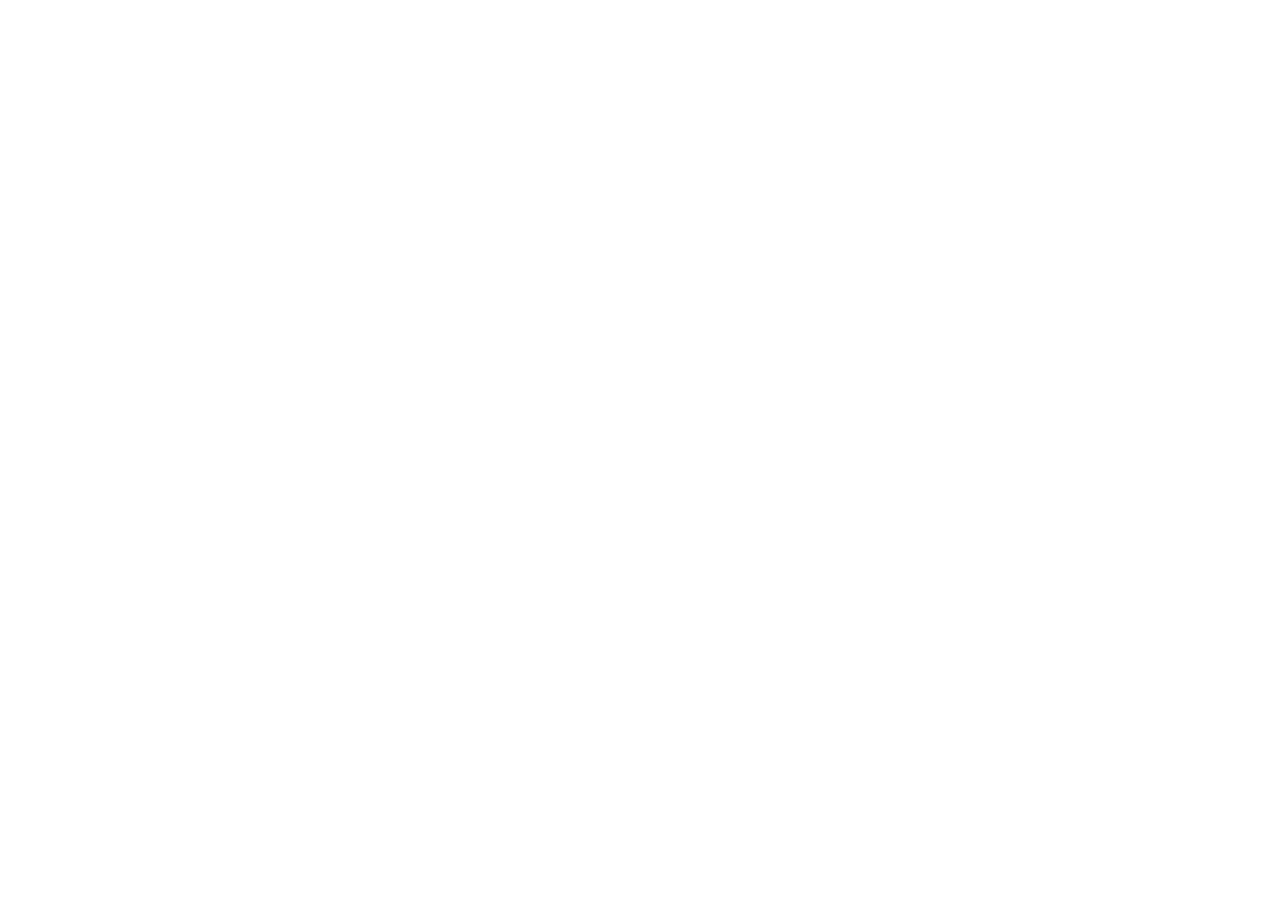
==== commit a3b81851: "Fix GitHub Pages asset paths" ====
--- a/index.html
+++ b/index.html
@@ -37,11 +37,11 @@
         ]
       }
     </script>
-    <script type="module" crossorigin src="/assets/index-D_Yz_lxf.js"></script>
-    <link rel="modulepreload" crossorigin href="/assets/icons-BET7uigQ.js">
-    <link rel="modulepreload" crossorigin href="/assets/react-CFUSzzNT.js">
-    <link rel="modulepreload" crossorigin href="/assets/three-CYJH0tH5.js">
-    <link rel="stylesheet" crossorigin href="/assets/index-Bx8VCALA.css">
+    <script type="module" crossorigin src="/mariamfatima-portfolio.github.io/assets/index-D_Yz_lxf.js"></script>
+    <link rel="modulepreload" crossorigin href="/mariamfatima-portfolio.github.io/assets/icons-BET7uigQ.js">
+    <link rel="modulepreload" crossorigin href="/mariamfatima-portfolio.github.io/assets/react-CFUSzzNT.js">
+    <link rel="modulepreload" crossorigin href="/mariamfatima-portfolio.github.io/assets/three-CYJH0tH5.js">
+    <link rel="stylesheet" crossorigin href="/mariamfatima-portfolio.github.io/assets/index-Bx8VCALA.css">
   </head>
   <body class="bg-black text-white antialiased selection:bg-blue-600/30 selection:text-blue-200">
     <div id="root"></div>
